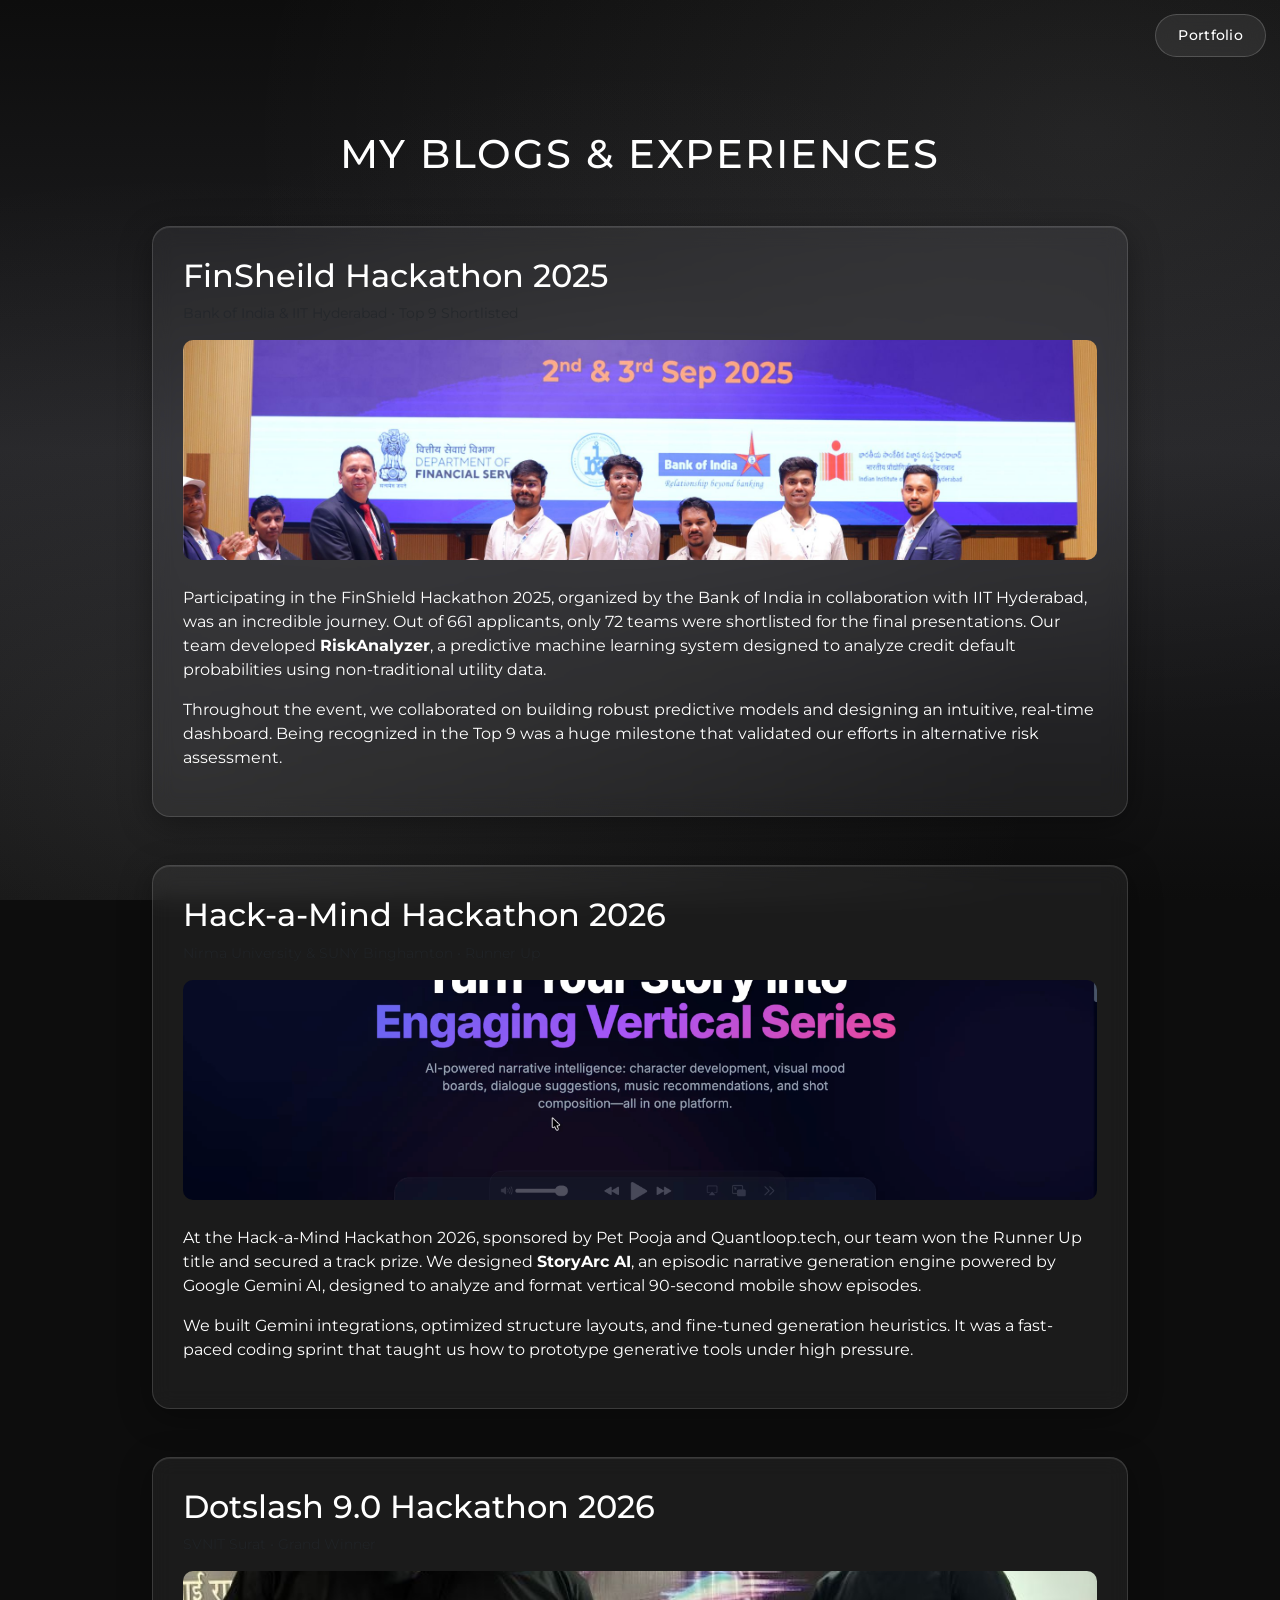
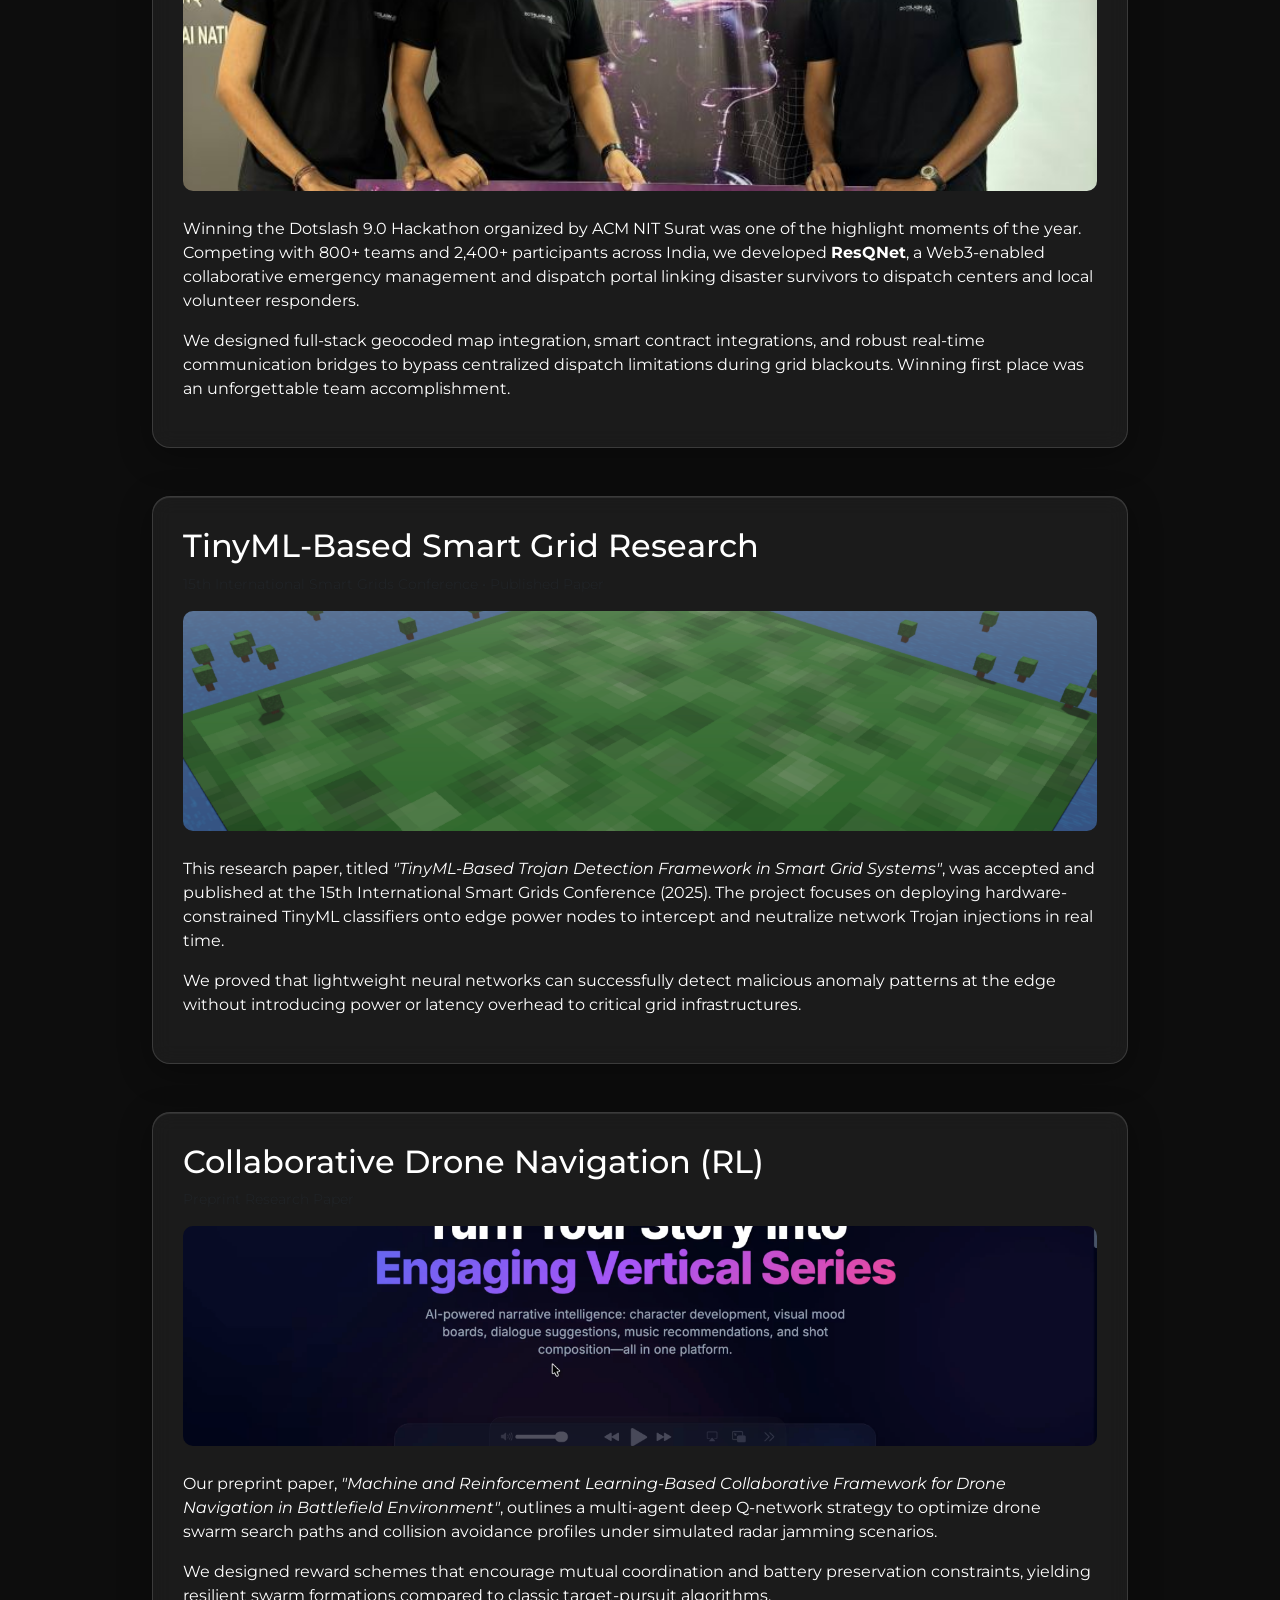
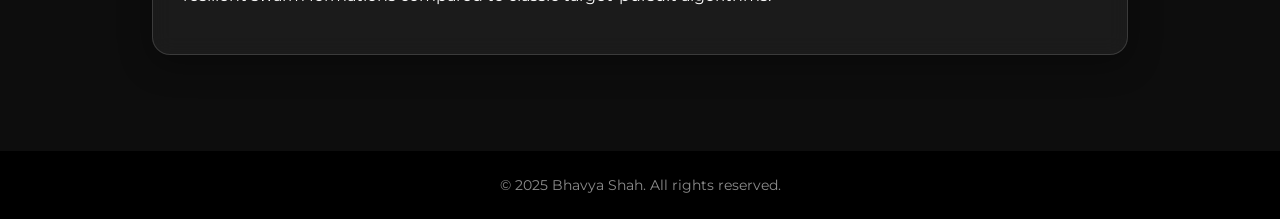
==== blogs.html @ 96711357 "blogpage added" ====
<!DOCTYPE html>
<html lang="en">

<head>
    <meta charset="UTF-8">
    <meta name="viewport" content="width=device-width, initial-scale=1.0">
    <title>Blogs - Bhavya Mehul Shah</title>
    <link
        href="https://fonts.googleapis.com/css2?family=Montserrat:wght@400;700&family=Raleway:wght@300;600&display=swap"
        rel="stylesheet">
    <link href="https://cdn.jsdelivr.net/npm/bootstrap@5.3.0/dist/css/bootstrap.min.css" rel="stylesheet">
    <link href="https://unpkg.com/aos@2.3.1/dist/aos.css" rel="stylesheet">
    <link href="styles.css" rel="stylesheet">

    <!-- jQuery CDN -->
    <script src="https://code.jquery.com/jquery-3.7.1.min.js"></script>
</head>

<body>
    <!-- Base Background Layer -->
    <div class="base-background"></div>

    <!-- Fixed Fog/Cloud Background Layer -->
    <div class="fixed-fog-background" aria-hidden="true">
        <div class="fogwrapper">
            <div id="foglayer_01" class="fog">
                <div class="image01"></div>
                <div class="image02"></div>
            </div>
            <div id="foglayer_02" class="fog">
                <div class="image01"></div>
                <div class="image02"></div>
            </div>
            <div id="foglayer_03" class="fog">
                <div class="image01"></div>
                <div class="image02"></div>
            </div>
        </div>
    </div>

    <!-- Fixed Button Container -->
    <div class="button-container">
        <!-- Return Home Button -->
        <a href="index.html" class="contact-me">
            Portfolio
        </a>
    </div>

    <!-- Blogs Section -->
    <section class="blogs-section container py-5" style="max-width: 1000px; padding-top: 110px !important;">
        <h1 class="text-center mb-5" data-aos="fade-down" data-aos-duration="800" style="text-transform: uppercase; letter-spacing: 0.05em; margin-top: 20px;">My Blogs & Experiences</h1>
        
        <div class="blogs-container d-flex flex-column gap-5">
            
            <!-- FinShield Hackathon Blog -->
            <article id="finshield-hackathon" class="glass-card tilt-card" data-aos="fade-up" data-aos-duration="900">
                <h2>FinSheild Hackathon 2025</h2>
                <p class="text-muted small">Bank of India & IIT Hyderabad • Top 9 Shortlisted</p>
                
                <!-- Horizontal Image Slider -->
                <div class="blog-image-slider">
                    <img src="work1.jpeg" alt="FinShield Event Picture" class="slider-img">
                    <img src="image1.jpeg" alt="RiskAnalyzer Platform Screenshot" class="slider-img">
                    <img src="image2.png" alt="FinShield Presentation Slide" class="slider-img">
                </div>

                <p>Participating in the FinShield Hackathon 2025, organized by the Bank of India in collaboration with IIT Hyderabad, was an incredible journey. Out of 661 applicants, only 72 teams were shortlisted for the final presentations. Our team developed <strong>RiskAnalyzer</strong>, a predictive machine learning system designed to analyze credit default probabilities using non-traditional utility data.</p>
                <p>Throughout the event, we collaborated on building robust predictive models and designing an intuitive, real-time dashboard. Being recognized in the Top 9 was a huge milestone that validated our efforts in alternative risk assessment.</p>
            </article>

            <!-- Hack-a-Mind Hackathon Blog -->
            <article id="hack-a-mind" class="glass-card tilt-card" data-aos="fade-up" data-aos-duration="900">
                <h2>Hack-a-Mind Hackathon 2026</h2>
                <p class="text-muted small">Nirma University & SUNY Binghamton • Runner Up</p>
                
                <!-- Horizontal Image Slider -->
                <div class="blog-image-slider">
                    <img src="image3.png" alt="StoryArc AI Project Cover" class="slider-img">
                    <img src="image5.png" alt="Hack-a-Mind Presentation Pitch" class="slider-img">
                    <img src="image1.jpeg" alt="Collaborative Working Session" class="slider-img">
                </div>

                <p>At the Hack-a-Mind Hackathon 2026, sponsored by Pet Pooja and Quantloop.tech, our team won the Runner Up title and secured a track prize. We designed <strong>StoryArc AI</strong>, an episodic narrative generation engine powered by Google Gemini AI, designed to analyze and format vertical 90-second mobile show episodes.</p>
                <p>We built Gemini integrations, optimized structure layouts, and fine-tuned generation heuristics. It was a fast-paced coding sprint that taught us how to prototype generative tools under high pressure.</p>
            </article>

            <!-- Dotslash 9.0 Hackathon Blog -->
            <article id="dotslash-9" class="glass-card tilt-card" data-aos="fade-up" data-aos-duration="900">
                <h2>Dotslash 9.0 Hackathon 2026</h2>
                <p class="text-muted small">SVNIT Surat • Grand Winner</p>
                
                <!-- Horizontal Image Slider -->
                <div class="blog-image-slider">
                    <img src="work2.jpeg" alt="Dotslash Winner Group Photo" class="slider-img">
                    <img src="image5.png" alt="ResQnet Platform Features" class="slider-img">
                    <img src="image2.png" alt="Dotslash Coding Session" class="slider-img">
                </div>

                <p>Winning the Dotslash 9.0 Hackathon organized by ACM NIT Surat was one of the highlight moments of the year. Competing with 800+ teams and 2,400+ participants across India, we developed <strong>ResQNet</strong>, a Web3-enabled collaborative emergency management and dispatch portal linking disaster survivors to dispatch centers and local volunteer responders.</p>
                <p>We designed full-stack geocoded map integration, smart contract integrations, and robust real-time communication bridges to bypass centralized dispatch limitations during grid blackouts. Winning first place was an unforgettable team accomplishment.</p>
            </article>

            <!-- TinyML Research Blog -->
            <article id="tinyml-research" class="glass-card tilt-card" data-aos="fade-up" data-aos-duration="900">
                <h2>TinyML-Based Smart Grid Research</h2>
                <p class="text-muted small">15th International Smart Grids Conference • Published Paper</p>
                
                <!-- Horizontal Image Slider -->
                <div class="blog-image-slider">
                    <img src="image2.png" alt="TinyML Architecture Diagram" class="slider-img">
                    <img src="image3.png" alt="Grid Trojan Detection Accuracy Curves" class="slider-img">
                </div>

                <p>This research paper, titled <em>"TinyML-Based Trojan Detection Framework in Smart Grid Systems"</em>, was accepted and published at the 15th International Smart Grids Conference (2025). The project focuses on deploying hardware-constrained TinyML classifiers onto edge power nodes to intercept and neutralize network Trojan injections in real time.</p>
                <p>We proved that lightweight neural networks can successfully detect malicious anomaly patterns at the edge without introducing power or latency overhead to critical grid infrastructures.</p>
            </article>

            <!-- Reinforcement Learning Research Blog -->
            <article id="rl-research" class="glass-card tilt-card" data-aos="fade-up" data-aos-duration="900">
                <h2>Collaborative Drone Navigation (RL)</h2>
                <p class="text-muted small">Preprint Research Paper</p>
                
                <!-- Horizontal Image Slider -->
                <div class="blog-image-slider">
                    <img src="image3.png" alt="Multi-Agent RL Simulation Graph" class="slider-img">
                    <img src="image1.jpeg" alt="Drone Field Test Concept" class="slider-img">
                </div>

                <p>Our preprint paper, <em>"Machine and Reinforcement Learning-Based Collaborative Framework for Drone Navigation in Battlefield Environment"</em>, outlines a multi-agent deep Q-network strategy to optimize drone swarm search paths and collision avoidance profiles under simulated radar jamming scenarios.</p>
                <p>We designed reward schemes that encourage mutual coordination and battery preservation constraints, yielding resilient swarm formations compared to classic target-pursuit algorithms.</p>
            </article>

        </div>
    </section>

    <!-- Footer -->
    <footer class="text-white py-4 text-center mt-5">
        <p class="mb-0">© 2025 Bhavya Shah. All rights reserved.</p>
    </footer>

    <script src="https://cdn.jsdelivr.net/npm/bootstrap@5.3.0/dist/js/bootstrap.bundle.min.js"></script>
    <script src="https://unpkg.com/aos@2.3.1/dist/aos.js"></script>
    <script src="script.js"></script>
</body>

</html>
---- styles.css ----
/* ===========================
   General / Reset
   =========================== */
*,
*::before,
*::after {
    box-sizing: border-box;
}

body,
html {
    margin: 0;
    padding: 0;
    width: 100%;
    font-family: 'Montserrat', sans-serif;
    color: white;
    background-color: #0d0d0d;
    scroll-behavior: smooth;
    overflow-x: hidden;
    min-height: 100vh;
    /* Establish stacking context so fixed children stack correctly */
    isolation: isolate;
}


/* ===========================
   Fixed Fog Background Layer — animated dark/light grey clouds globally
   =========================== */
.fixed-fog-background {
    position: fixed;
    inset: 0;
    z-index: 1; /* Sits above base-background (z:0) but below content (z:2) */
    pointer-events: none;
    overflow: hidden;
}

.fogwrapper {
    height: 100%;
    position: absolute;
    top: 0;
    width: 100%;
    /* Removed expensive blur/grayscale filters for low GPU utilization */
    opacity: 0.65;
}

.fog {
    height: 100%;
    position: absolute;
    width: 200%;
    /* Promote to its own hardware-accelerated compositor layer */
    will-change: transform, opacity;
    transform: translate3d(0, 0, 0);
}

.fog .image01, .fog .image02 {
    float: left;
    height: 100%;
    width: 50%;
}

#foglayer_01 {
    -webkit-animation: foglayer_01_opacity 10s linear infinite, foglayer_moveme 25s linear infinite;
    -moz-animation: foglayer_01_opacity 10s linear infinite, foglayer_moveme 25s linear infinite;
    animation: foglayer_01_opacity 10s linear infinite, foglayer_moveme 25s linear infinite;
}

#foglayer_02, #foglayer_03 {
    -webkit-animation: foglayer_02_opacity 21s linear infinite, foglayer_moveme 35s linear infinite;
    -moz-animation: foglayer_02_opacity 21s linear infinite, foglayer_moveme 35s linear infinite;
    animation: foglayer_02_opacity 21s linear infinite, foglayer_moveme 35s linear infinite;
}

/* ---------- Moving Fog Images ---------- */
#foglayer_01 .image01, #foglayer_01 .image02 {
    background: url("https://raw.githubusercontent.com/danielstuart14/CSS_FOG_ANIMATION/master/fog1.png") center center/cover no-repeat transparent;
    /* Hardware acceleration & render optimization */
    -webkit-transform: translate3d(0, 0, 0);
    transform: translate3d(0, 0, 0);
    filter: brightness(0.22); /* Darken to match dark-grey/light-grey theme */
}
#foglayer_02 .image01, #foglayer_02 .image02,
#foglayer_03 .image01, #foglayer_03 .image02 {
    background: url("https://raw.githubusercontent.com/danielstuart14/CSS_FOG_ANIMATION/master/fog2.png") center center/cover no-repeat transparent;
    /* Hardware acceleration & render optimization */
    -webkit-transform: translate3d(0, 0, 0);
    transform: translate3d(0, 0, 0);
    filter: brightness(0.18); /* Darken slightly more for deep cloud layer layering */
}

/* ---------- Keyframe Layer 1 ---------- */
@-webkit-keyframes foglayer_01_opacity {
    0% { opacity: .15; }
    22% { opacity: .45; }
    40% { opacity: .25; }
    58% { opacity: .40; }
    80% { opacity: .18; }
    100% { opacity: .15; }
}
@-moz-keyframes foglayer_01_opacity {
    0% { opacity: .15; }
    22% { opacity: .45; }
    40% { opacity: .25; }
    58% { opacity: .40; }
    80% { opacity: .18; }
    100% { opacity: .15; }
}
@keyframes foglayer_01_opacity {
    0% { opacity: .15; }
    22% { opacity: .45; }
    40% { opacity: .25; }
    58% { opacity: .40; }
    80% { opacity: .18; }
    100% { opacity: .15; }
}

/* ---------- Keyframe Layer 2 ---------- */
@-webkit-keyframes foglayer_02_opacity {
    0% { opacity: .45; }
    25% { opacity: .18; }
    50% { opacity: .10; }
    80% { opacity: .28; }
    100% { opacity: .45; }
}
@-moz-keyframes foglayer_02_opacity {
    0% { opacity: .45; }
    25% { opacity: .18; }
    50% { opacity: .10; }
    80% { opacity: .28; }
    100% { opacity: .45; }
}
@keyframes foglayer_02_opacity {
    0% { opacity: .45; }
    25% { opacity: .18; }
    50% { opacity: .10; }
    80% { opacity: .28; }
    100% { opacity: .45; }
}

/* ---------- Keyframe Layer 3 ---------- */
@-webkit-keyframes foglayer_03_opacity {
    0% { opacity: .65; }
    27% { opacity: .18; }
    52% { opacity: .55; }
    68% { opacity: .25; }
    100% { opacity: .65; }
}
@-moz-keyframes foglayer_03_opacity {
    0% { opacity: .65; }
    27% { opacity: .18; }
    52% { opacity: .55; }
    68% { opacity: .25; }
    100% { opacity: .65; }
}
@keyframes foglayer_03_opacity {
    0% { opacity: .65; }
    27% { opacity: .18; }
    52% { opacity: .55; }
    68% { opacity: .25; }
    100% { opacity: .65; }
}

/* ---------- Keyframe moveMe ---------- */
@-webkit-keyframes foglayer_moveme {
    0% { -webkit-transform: translate3d(0, 0, 0); transform: translate3d(0, 0, 0); }
    100% { -webkit-transform: translate3d(-50%, 0, 0); transform: translate3d(-50%, 0, 0); }
}
@-moz-keyframes foglayer_moveme {
    0% { -moz-transform: translate3d(0, 0, 0); transform: translate3d(0, 0, 0); }
    100% { -moz-transform: translate3d(-50%, 0, 0); transform: translate3d(-50%, 0, 0); }
}
@keyframes foglayer_moveme {
    0% { transform: translate3d(0, 0, 0); }
    100% { transform: translate3d(-50%, 0, 0); }
}

@media only screen and (min-width: 280px) and (max-width: 767px) {
    .fog .image01, .fog .image02 {
        width: 100%;
    }
}


/* Base background gradient layer — sits behind everything */
.base-background {
    position: fixed;
    top: 0;
    left: 0;
    width: 100%;
    height: 100%;
    pointer-events: none;
    z-index: 0;
    background:
        radial-gradient(ellipse at 15% 85%, rgba(200, 200, 200, 0.1) 0%, transparent 55%),
        radial-gradient(ellipse at 85% 15%, rgba(240, 240, 240, 0.08) 0%, transparent 55%),
        radial-gradient(ellipse at 50% 50%, rgba(130, 130, 130, 0.06) 0%, transparent 60%),
        linear-gradient(180deg, #0d0d0d 0%, #222225 50%, #0d0d0d 100%);
}

/* ===========================
   Fixed Nav Buttons
   =========================== */
.button-container {
    position: fixed;
    top: 14px;
    right: 14px;
    z-index: 1000;
    display: flex;
    gap: 8px;
    align-items: flex-end;
    flex-direction: column;
    max-width: min(260px, calc(100vw - 28px));
}

.download-resume,
.contact-me {
    background: rgba(255, 255, 255, 0.08);
    backdrop-filter: blur(12px);
    -webkit-backdrop-filter: blur(12px);
    border: 1px solid rgba(255, 255, 255, 0.18);
    color: white;
    padding: 10px 22px;
    border-radius: 50px;
    text-decoration: none;
    font-size: 0.88rem;
    font-weight: 500;
    letter-spacing: 0.02em;
    transition: background 0.3s ease, transform 0.25s ease, border-color 0.3s ease;
    white-space: nowrap;
}

.download-resume:hover,
.contact-me:hover {
    background: rgba(255, 255, 255, 0.18);
    color: white;
    text-decoration: none;
    transform: translateY(-3px);
    border-color: rgba(255, 255, 255, 0.35);
}

/* ===========================
   Glass Morphism Cards
   =========================== */
.glass-card {
    background: rgba(255, 255, 255, 0.06) !important;
    backdrop-filter: blur(10px) saturate(170%);
    -webkit-backdrop-filter: blur(10px) saturate(170%);
    border: 1px solid rgba(255, 255, 255, 0.14);
    border-radius: 18px;
    padding: clamp(16px, 4vw, 30px);
    box-shadow:
        0 8px 32px rgba(0, 0, 0, 0.35),
        inset 0 1px 0 rgba(255, 255, 255, 0.09);
    transition: box-shadow 0.35s ease, border-color 0.35s ease, background 0.35s ease;
    text-decoration: none !important;
    color: inherit;
    z-index: 10;
    position: relative;
    /* GPU-only compositing - no will-change on transform to save GPU memory */
}

.glass-card:hover {
    box-shadow:
        0 20px 50px rgba(0, 0, 0, 0.45),
        inset 0 1px 0 rgba(255, 255, 255, 0.14),
        0 0 0 1px rgba(255, 255, 255, 0.08);
    border-color: rgba(255, 255, 255, 0.22);
    background: rgba(255, 255, 255, 0.10) !important;
    text-decoration: none !important;
    color: inherit;
}

/* ===========================
   3-D Tilt Effect on Cards
   =========================== */
/* perspective is set on the card's direct parent via JS; 
   the card itself gets the transform via JS */
.tilt-card {
    transform-style: preserve-3d;
    transform: perspective(800px) rotateX(0deg) rotateY(0deg);
    transition: transform 0.12s ease, box-shadow 0.35s ease, border-color 0.35s ease, background 0.35s ease;
}

/* When the card is being tilted (JS adds .is-tilting) disable the CSS transition 
   for snappier response, and re-enable on mouse-leave */
.tilt-card.is-tilting {
    transition: box-shadow 0.35s ease, border-color 0.35s ease, background 0.35s ease;
}

.tilt-card .tilt-shine {
    position: absolute;
    top: 0;
    left: 0;
    width: 100%;
    height: 100%;
    border-radius: inherit;
    pointer-events: none;
    background: radial-gradient(circle at 50% 50%, rgba(255, 255, 255, 0.10) 0%, transparent 60%);
    opacity: 0;
    transition: opacity 0.3s ease;
    z-index: 20;
}

.tilt-card:hover .tilt-shine {
    opacity: 1;
}

/* ===========================
   Section Base
   =========================== */
section {
    padding: 90px 24px;
    max-width: 1200px;
    margin: 0 auto;
    position: relative;
    z-index: 2;
}

/* ===========================
   Hero Section
   =========================== */
.hero-section {
    height: 100vh;
    min-height: 600px;
    background-image: linear-gradient(to bottom, #000 0%, #0d0d0d 40%, transparent 100%);
    display: flex;
    justify-content: flex-end;
    align-items: flex-end;
    position: relative;
    z-index: 3;
    overflow: hidden;
}

.hero-content {
    text-align: right;
    cursor: pointer;
    width: 100%;
    padding: 0 clamp(16px, 6vw, 80px) clamp(60px, 8vh, 110px);
    position: relative;
    z-index: 10;
}

.hero-content h1 {
    font-size: clamp(1.5rem, 6.5vw, 4.5rem);
    font-weight: 700;
    color: #fff;
    margin: 0;
    line-height: 1.2;
    letter-spacing: -0.01em;
    transition: transform 0.35s ease;
    word-break: break-word;
    overflow-wrap: break-word;
    hyphens: auto;
}

.hero-content h1:hover {
    transform: scale(1.03);
}



/* ===========================
   About Section
   =========================== */
.about-section {
    padding: 90px 24px;
}

.about-section h1 {
    font-size: clamp(1.6rem, 5vw, 3rem);
    margin-bottom: clamp(30px, 5vw, 60px);
    text-align: center;
    text-transform: uppercase;
    letter-spacing: 0.05em;
}

.about-cards {
    display: flex;
    justify-content: space-between;
    flex-wrap: wrap;
    gap: 24px;
}

.about {
    flex: 1 1 300px;
    min-width: 0;
}

.about img {
    width: 100%;
    height: auto;
    border-radius: 12px;
    -webkit-mask-image:
        linear-gradient(to right, transparent, black 15%, black 85%, transparent),
        linear-gradient(to bottom, transparent, black 15%, black 85%, transparent);
    mask-image:
        linear-gradient(to right, transparent, black 15%, black 85%, transparent),
        linear-gradient(to bottom, transparent, black 15%, black 85%, transparent);
    -webkit-mask-composite: source-in;
    mask-composite: intersect;
}

.about p {
    font-size: clamp(0.85rem, 2vw, 1rem);
    line-height: 1.7;
}

/* ===========================
   Projects (Skill) Section
   =========================== */
.skill-title {
    font-size: clamp(1.6rem, 5vw, 3rem);
    margin-bottom: clamp(30px, 5vw, 60px);
    text-transform: uppercase;
    text-align: center;
    letter-spacing: 0.05em;
}

.skill-grid {
    display: grid;
    grid-template-columns: repeat(3, 1fr);
    gap: 28px;
    max-width: 1400px;
    margin: 0 auto;
    align-items: stretch;
    padding: 0 8px;
}

.skill-item {
    width: 100%;
    min-height: 380px;
    height: 100%;
    display: flex;
    flex-direction: column;
}

.skill-image {
    overflow: hidden;
    border-radius: 10px;
    margin-bottom: 15px;
    height: 190px;
    flex-shrink: 0;
}

.skill-image img {
    width: 100%;
    height: 100%;
    object-fit: cover;
    transition: transform 0.4s ease;
    -webkit-mask-image: linear-gradient(to bottom, black 65%, transparent 100%);
    mask-image: linear-gradient(to bottom, black 65%, transparent 100%);
}

.skill-item:hover .skill-image img {
    transform: scale(1.08);
}

.skill-item h3 {
    font-size: clamp(0.95rem, 2.5vw, 1.15rem);
    margin-bottom: 10px;
    color: #fff;
}

.skill-item p {
    font-size: clamp(0.78rem, 1.8vw, 0.9rem);
    color: #b0b0b0;
    flex-grow: 1;
    line-height: 1.6;
}

/* ===========================
   Work Section
   =========================== */
.section-title {
    font-size: clamp(1.6rem, 5vw, 3rem);
    margin-bottom: clamp(30px, 5vw, 60px);
    text-transform: uppercase;
    text-align: center;
    letter-spacing: 0.05em;
}

.work-grid {
    display: grid;
    grid-template-columns: repeat(3, 1fr);
    gap: 28px;
    max-width: 1400px;
    margin: 0 auto;
    align-items: stretch;
    padding: 0 8px;
}

.work-item {
    width: 100%;
    min-height: 380px;
    height: 100%;
    display: flex;
    flex-direction: column;
}

.work-image {
    overflow: hidden;
    border-radius: 10px;
    margin-bottom: 15px;
    height: 190px;
    flex-shrink: 0;
}

.work-image img {
    width: 100%;
    height: 100%;
    object-fit: cover;
    transition: transform 0.4s ease;
    -webkit-mask-image: linear-gradient(to bottom, black 65%, transparent 100%);
    mask-image: linear-gradient(to bottom, black 65%, transparent 100%);
}

.work-item:hover .work-image img {
    transform: scale(1.08);
}

.work-item h3 {
    font-size: clamp(0.95rem, 2.5vw, 1.15rem);
    margin-bottom: 10px;
    color: #fff;
}

.work-item p {
    font-size: clamp(0.78rem, 1.8vw, 0.9rem);
    color: #b0b0b0;
    flex-grow: 1;
    line-height: 1.6;
}

/* ===========================
   Contact Section
   =========================== */
.contact-section {
    text-align: center;
    background-image: linear-gradient(to bottom, transparent, #000 80%);
    padding: 90px 24px;
    width: 100%;
    max-width: 100%;
    position: relative;
    z-index: 2;
}

.contact-section h2 {
    font-size: clamp(1.4rem, 4vw, 2.2rem);
    margin-bottom: clamp(30px, 5vw, 60px);
    color: #fff;
    letter-spacing: 0.04em;
    text-transform: uppercase;
    position: relative;
    z-index: 15;
}

.contact-grid {
    display: grid;
    grid-template-columns: repeat(auto-fit, minmax(220px, 1fr));
    gap: 24px;
    max-width: 1100px;
    margin: 0 auto;
    padding: 0 16px;
    position: relative;
    z-index: 15;
}

.contact-section .glass-card {
    background: rgba(255, 255, 255, 0.04) !important;
    backdrop-filter: blur(14px) saturate(150%);
    -webkit-backdrop-filter: blur(14px) saturate(150%);
    z-index: 15;
}

.contact-section .glass-card:hover {
    background: rgba(255, 255, 255, 0.09) !important;
}

.contact-item {
    text-align: center;
    padding: 30px 20px;
}

.contact-item h4 {
    color: #fff;
    margin-bottom: 10px;
    font-size: clamp(1rem, 2.5vw, 1.15rem);
}

.contact-item p {
    color: rgba(255, 255, 255, 0.7);
    font-size: clamp(0.8rem, 1.8vw, 0.9rem);
    margin: 0;
}

/* ===========================
   Footer
   =========================== */
footer {
    padding: 22px;
    text-align: center;
    background-color: #000;
    position: relative;
    z-index: 15;
}

footer p {
    font-size: 0.85rem;
    color: rgba(255, 255, 255, 0.55);
    margin: 0;
}

/* ===========================
   Buttons
   =========================== */
.btn-glass {
    background: rgba(255, 255, 255, 0.09);
    backdrop-filter: blur(10px);
    border: 1px solid rgba(255, 255, 255, 0.18);
    color: white;
    padding: 7px 18px;
    border-radius: 50px;
    text-decoration: none;
    font-size: 0.8rem;
    margin: 3px 4px;
    display: inline-block;
    transition: background 0.28s ease, transform 0.25s ease, border-color 0.28s ease;
    letter-spacing: 0.02em;
}

.btn-glass:hover {
    background: rgba(255, 255, 255, 0.2);
    color: white;
    text-decoration: none;
    transform: translateY(-2px);
    border-color: rgba(255, 255, 255, 0.35);
}

.project-buttons {
    margin-top: auto;
    padding-top: 14px;
}

/* ===========================
   AOS / Scroll animation tweaks
   =========================== */
[data-aos] {
    /* Ensure elements not yet revealed don't flash */
}

/* ===========================
   RESPONSIVE — Tablet ≤ 1024px
   =========================== */
@media (max-width: 1024px) {

    .skill-grid,
    .work-grid {
        grid-template-columns: repeat(2, 1fr);
        padding: 0 clamp(8px, 3vw, 24px);
    }

    .skill-image,
    .work-image {
        height: 210px;
    }
}

/* ===========================
   RESPONSIVE — Tablet ≤ 768px
   =========================== */
@media (max-width: 768px) {
    .hero-content h1 {
        font-size: clamp(1.8rem, 8vw, 2.8rem);
        white-space: normal;
        text-align: center;
    }

    .hero-content {
        text-align: center;
        padding: 0 16px clamp(50px, 8vh, 80px);
    }

    .about-cards {
        flex-direction: column;
        gap: 20px;
    }

    .about {
        flex: 1 1 100%;
    }

    .skill-grid,
    .work-grid {
        grid-template-columns: repeat(2, 1fr);
        gap: 20px;
        padding: 0 clamp(12px, 4vw, 32px);
    }

    .skill-image,
    .work-image {
        height: 180px;
    }

    .contact-grid {
        grid-template-columns: repeat(2, 1fr);
        gap: 16px;
    }
}

/* ===========================
   RESPONSIVE — Mobile ≤ 600px
   =========================== */
@media (max-width: 600px) {
    .hero-content h1 {
        font-size: clamp(1.6rem, 9vw, 2.2rem);
    }

    .button-container {
        top: 10px;
        right: 10px;
        gap: 6px;
    }

    .download-resume,
    .contact-me {
        padding: 7px 13px;
        font-size: 0.75rem;
    }

    section {
        padding: 48px 16px;
    }

    .skill-grid,
    .work-grid {
        grid-template-columns: 1fr;
        gap: 18px;
        padding: 0 clamp(16px, 5vw, 40px);
    }

    .skill-image,
    .work-image {
        height: 200px;
    }

    .contact-grid {
        grid-template-columns: 1fr;
        gap: 14px;
    }

    .contact-item {
        padding: 22px 16px;
    }

    .btn-glass {
        padding: 6px 13px;
        font-size: 0.75rem;
    }
}

/* ===========================
   RESPONSIVE — Mobile ≤ 480px
   =========================== */
@media (max-width: 480px) {
    .hero-content h1 {
        font-size: clamp(1.4rem, 9vw, 1.9rem);
    }

    .button-container {
        top: 8px;
        right: 8px;
        gap: 5px;
    }

    .download-resume,
    .contact-me {
        padding: 6px 11px;
        font-size: 0.7rem;
    }

    section {
        padding: 36px 12px;
    }

    .glass-card {
        border-radius: 12px;
        padding: 14px !important;
    }

    .skill-image,
    .work-image {
        height: 120px;
    }

    footer p {
        font-size: 0.75rem;
    }

    .btn-glass {
        padding: 5px 11px;
        font-size: 0.7rem;
    }
}

/* ===========================
   RESPONSIVE — XS ≤ 360px
   =========================== */
@media (max-width: 360px) {
    .hero-content h1 {
        font-size: 1.3rem;
    }

    .button-container {
        flex-direction: row;
        flex-wrap: wrap;
        top: 6px;
        right: 6px;
        gap: 4px;
        max-width: calc(100vw - 12px);
    }

    .download-resume,
    .contact-me {
        padding: 5px 9px;
        font-size: 0.65rem;
    }

    section {
        padding: 28px 10px;
    }

    .glass-card {
        padding: 11px !important;
        border-radius: 10px;
    }

    .skill-image,
    .work-image {
        height: 100px;
    }
}

/* ===========================
   Horizontal Image Slider for Blogs
   =========================== */
.blog-image-slider {
    display: flex;
    overflow-x: auto;
    scroll-snap-type: x mandatory;
    gap: 12px;
    width: 100%;
    margin-bottom: 18px;
    padding-bottom: 8px;
    scrollbar-width: thin;
    scrollbar-color: rgba(255, 255, 255, 0.15) rgba(255, 255, 255, 0.03);
}

.blog-image-slider::-webkit-scrollbar {
    height: 6px;
}

.blog-image-slider::-webkit-scrollbar-track {
    background: rgba(255, 255, 255, 0.03);
    border-radius: 10px;
}

.blog-image-slider::-webkit-scrollbar-thumb {
    background: rgba(255, 255, 255, 0.15);
    border-radius: 10px;
}

.blog-image-slider::-webkit-scrollbar-thumb:hover {
    background: rgba(255, 255, 255, 0.3);
}

.slider-img {
    flex: 0 0 100%;
    width: 100%;
    height: 220px;
    object-fit: cover;
    scroll-snap-align: start;
    border-radius: 10px;
    user-select: none;
    -webkit-user-drag: none;
    transition: transform 0.4s ease;
}

.glass-card:hover .slider-img {
    transform: scale(1.02);
}
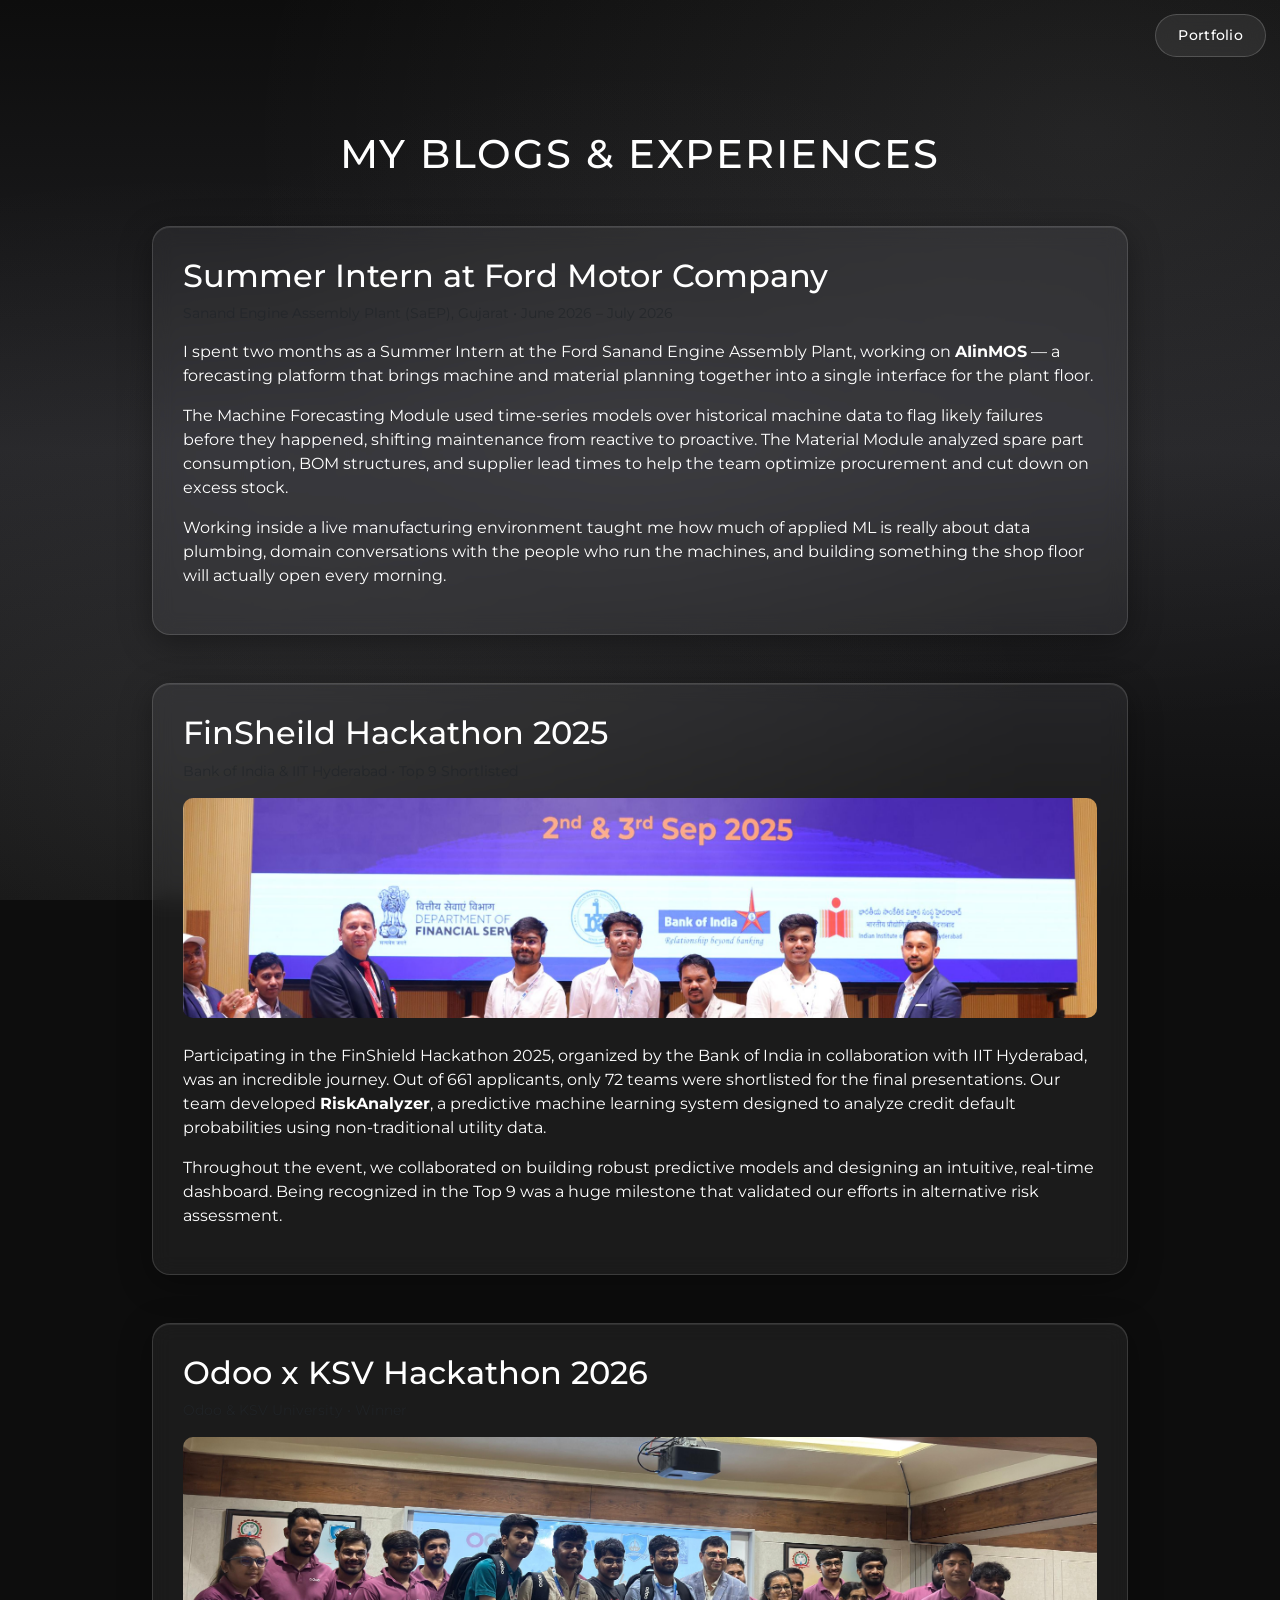
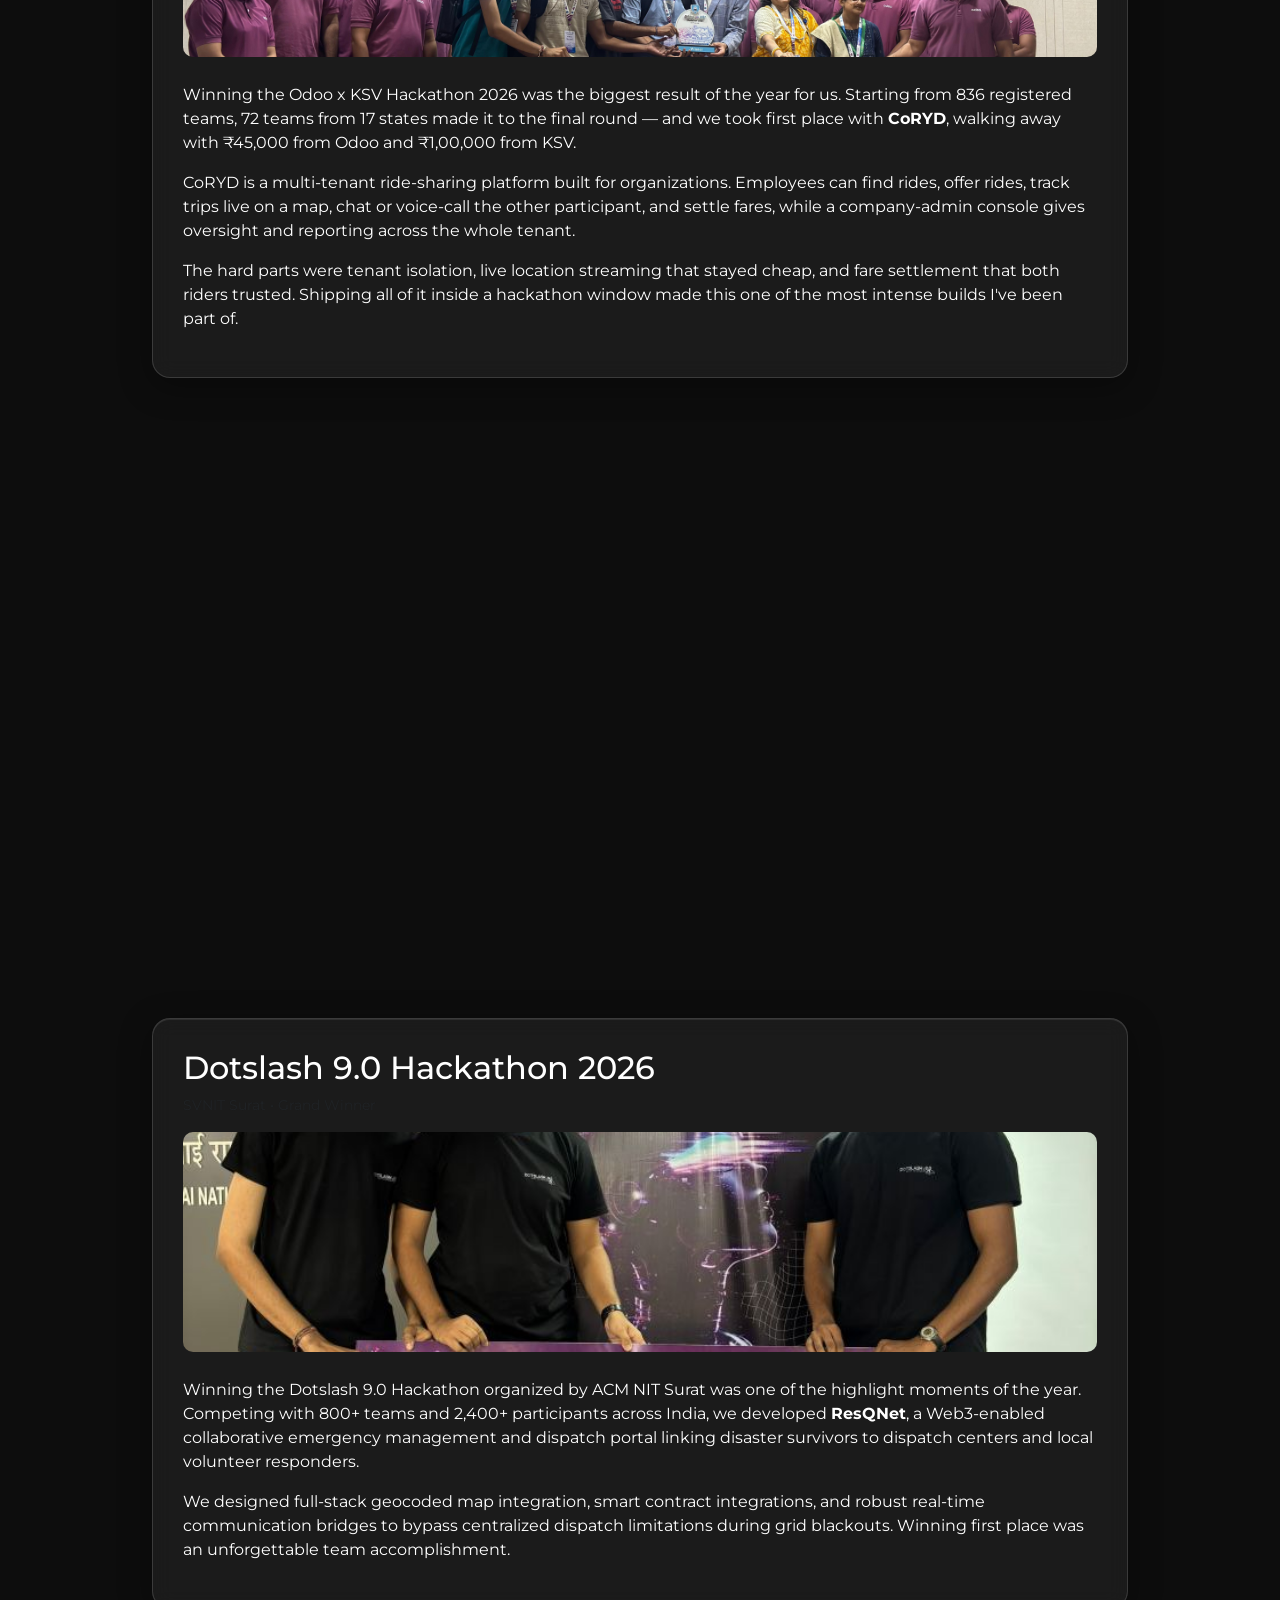
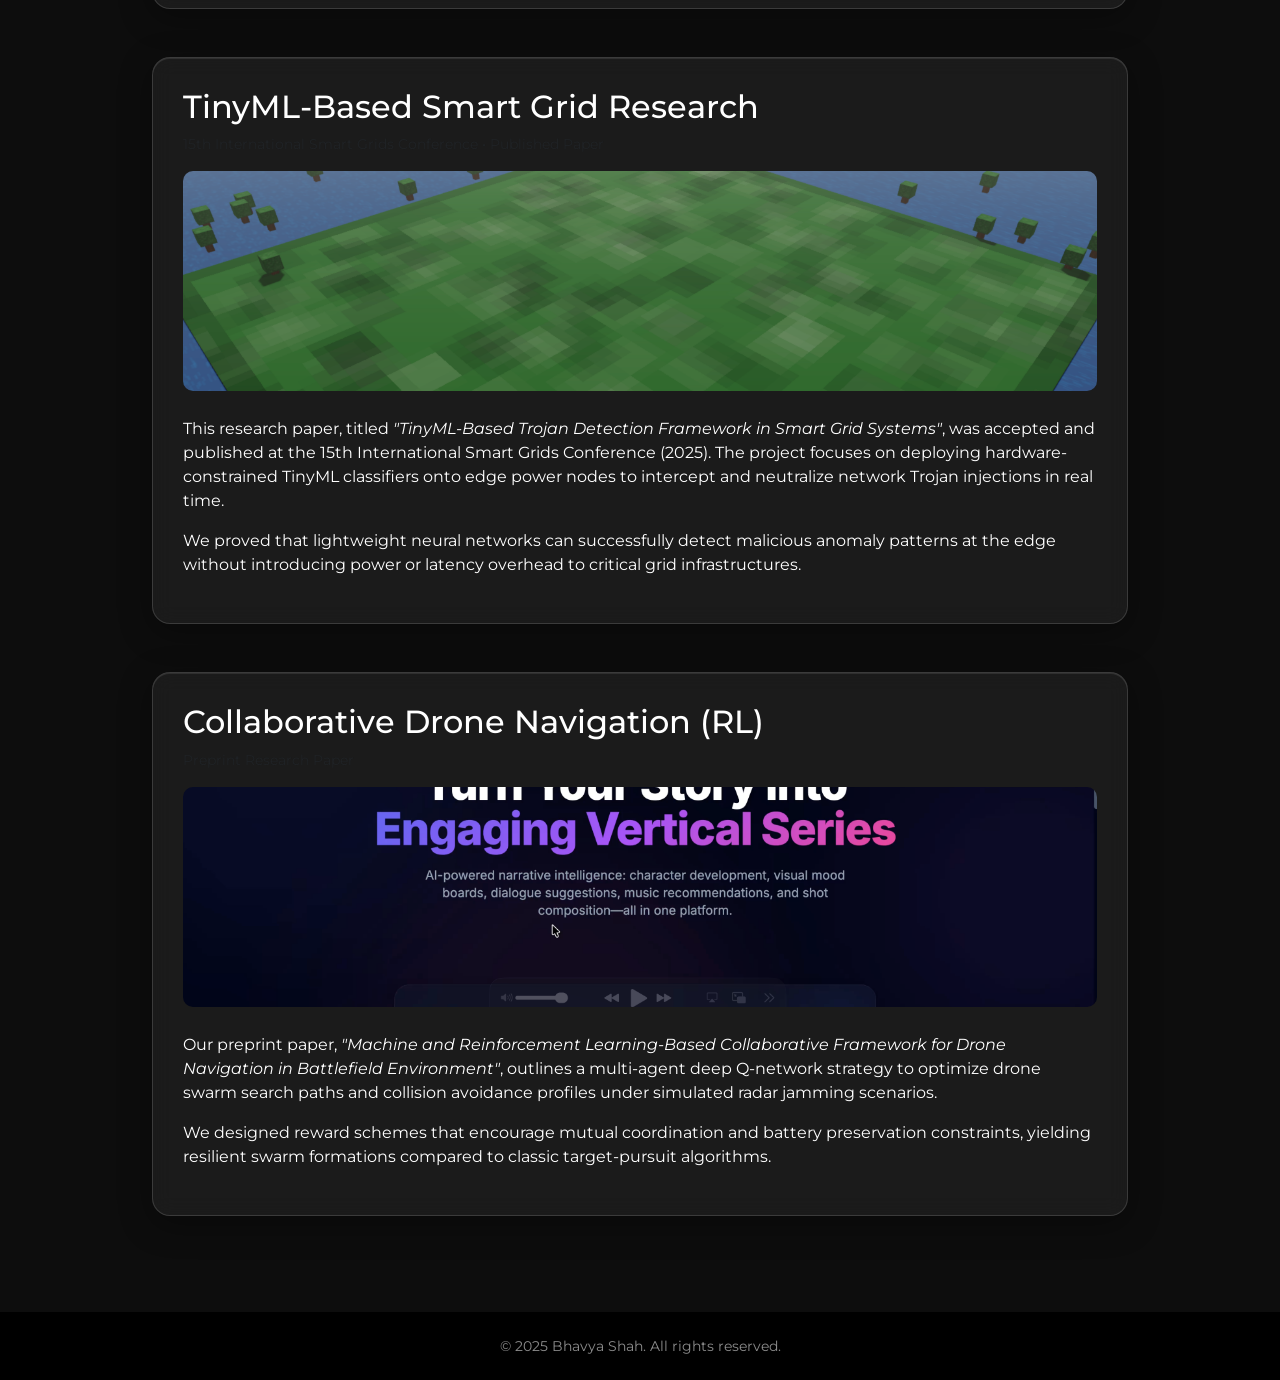
==== commit 7ac78563: "add internship and hackathon experiences to blogs and index pages; update image references and style" ====
--- a/blogs.html
+++ b/blogs.html
@@ -52,32 +52,71 @@
         
         <div class="blogs-container d-flex flex-column gap-5">
             
+            <!-- Ford Motor Company Internship Blog -->
+            <article id="ford-internship" class="glass-card" data-aos="fade-up" data-aos-duration="900">
+                <h2>Summer Intern at Ford Motor Company</h2>
+                <p class="text-muted small">Sanand Engine Assembly Plant (SaEP), Gujarat • June 2026 – July 2026</p>
+
+                <p>I spent two months as a Summer Intern at the Ford Sanand Engine Assembly Plant, working on
+                    <strong>AIinMOS</strong> — a forecasting platform that brings machine and material planning together
+                    into a single interface for the plant floor.</p>
+                <p>The Machine Forecasting Module used time-series models over historical machine data to flag likely
+                    failures before they happened, shifting maintenance from reactive to proactive. The Material Module
+                    analyzed spare part consumption, BOM structures, and supplier lead times to help the team optimize
+                    procurement and cut down on excess stock.</p>
+                <p>Working inside a live manufacturing environment taught me how much of applied ML is really about data
+                    plumbing, domain conversations with the people who run the machines, and building something the shop
+                    floor will actually open every morning.</p>
+            </article>
+
             <!-- FinShield Hackathon Blog -->
-            <article id="finshield-hackathon" class="glass-card tilt-card" data-aos="fade-up" data-aos-duration="900">
+            <article id="finshield-hackathon" class="glass-card" data-aos="fade-up" data-aos-duration="900">
                 <h2>FinSheild Hackathon 2025</h2>
                 <p class="text-muted small">Bank of India & IIT Hyderabad • Top 9 Shortlisted</p>
                 
                 <!-- Horizontal Image Slider -->
                 <div class="blog-image-slider">
-                    <img src="work1.jpeg" alt="FinShield Event Picture" class="slider-img">
-                    <img src="image1.jpeg" alt="RiskAnalyzer Platform Screenshot" class="slider-img">
-                    <img src="image2.png" alt="FinShield Presentation Slide" class="slider-img">
+                    <img src="work-finshield-hackathon.jpeg" alt="FinShield Event Picture" class="slider-img">
+                    <img src="project-riskanalyzer.jpeg" alt="RiskAnalyzer Platform Screenshot" class="slider-img">
+                    <img src="project-voxelworld.png" alt="FinShield Presentation Slide" class="slider-img">
                 </div>
 
                 <p>Participating in the FinShield Hackathon 2025, organized by the Bank of India in collaboration with IIT Hyderabad, was an incredible journey. Out of 661 applicants, only 72 teams were shortlisted for the final presentations. Our team developed <strong>RiskAnalyzer</strong>, a predictive machine learning system designed to analyze credit default probabilities using non-traditional utility data.</p>
                 <p>Throughout the event, we collaborated on building robust predictive models and designing an intuitive, real-time dashboard. Being recognized in the Top 9 was a huge milestone that validated our efforts in alternative risk assessment.</p>
             </article>
 
+            <!-- Odoo x KSV Hackathon Blog -->
+            <article id="odoo-ksv-hackathon" class="glass-card" data-aos="fade-up" data-aos-duration="900">
+                <h2>Odoo x KSV Hackathon 2026</h2>
+                <p class="text-muted small">Odoo & KSV University • Winner</p>
+
+                <!-- Horizontal Image Slider -->
+                <div class="blog-image-slider">
+                    <img src="work-odoo-ksv-hackathon.png" alt="Odoo x KSV Winning Moment" class="slider-img">
+                    <img src="project-coryd.png" alt="CoRYD Platform Screenshot" class="slider-img">
+                </div>
+
+                <p>Winning the Odoo x KSV Hackathon 2026 was the biggest result of the year for us. Starting from 836
+                    registered teams, 72 teams from 17 states made it to the final round — and we took first place with
+                    <strong>CoRYD</strong>, walking away with ₹45,000 from Odoo and ₹1,00,000 from KSV.</p>
+                <p>CoRYD is a multi-tenant ride-sharing platform built for organizations. Employees can find rides,
+                    offer rides, track trips live on a map, chat or voice-call the other participant, and settle fares,
+                    while a company-admin console gives oversight and reporting across the whole tenant.</p>
+                <p>The hard parts were tenant isolation, live location streaming that stayed cheap, and fare settlement
+                    that both riders trusted. Shipping all of it inside a hackathon window made this one of the most
+                    intense builds I've been part of.</p>
+            </article>
+
             <!-- Hack-a-Mind Hackathon Blog -->
-            <article id="hack-a-mind" class="glass-card tilt-card" data-aos="fade-up" data-aos-duration="900">
+            <article id="hack-a-mind" class="glass-card" data-aos="fade-up" data-aos-duration="900">
                 <h2>Hack-a-Mind Hackathon 2026</h2>
                 <p class="text-muted small">Nirma University & SUNY Binghamton • Runner Up</p>
                 
                 <!-- Horizontal Image Slider -->
                 <div class="blog-image-slider">
-                    <img src="image3.png" alt="StoryArc AI Project Cover" class="slider-img">
-                    <img src="image5.png" alt="Hack-a-Mind Presentation Pitch" class="slider-img">
-                    <img src="image1.jpeg" alt="Collaborative Working Session" class="slider-img">
+                    <img src="project-storyarc-ai.png" alt="StoryArc AI Project Cover" class="slider-img">
+                    <img src="project-resqnet.png" alt="Hack-a-Mind Presentation Pitch" class="slider-img">
+                    <img src="project-riskanalyzer.jpeg" alt="Collaborative Working Session" class="slider-img">
                 </div>
 
                 <p>At the Hack-a-Mind Hackathon 2026, sponsored by Pet Pooja and Quantloop.tech, our team won the Runner Up title and secured a track prize. We designed <strong>StoryArc AI</strong>, an episodic narrative generation engine powered by Google Gemini AI, designed to analyze and format vertical 90-second mobile show episodes.</p>
@@ -85,15 +124,15 @@
             </article>
 
             <!-- Dotslash 9.0 Hackathon Blog -->
-            <article id="dotslash-9" class="glass-card tilt-card" data-aos="fade-up" data-aos-duration="900">
+            <article id="dotslash-9" class="glass-card" data-aos="fade-up" data-aos-duration="900">
                 <h2>Dotslash 9.0 Hackathon 2026</h2>
                 <p class="text-muted small">SVNIT Surat • Grand Winner</p>
                 
                 <!-- Horizontal Image Slider -->
                 <div class="blog-image-slider">
-                    <img src="work2.jpeg" alt="Dotslash Winner Group Photo" class="slider-img">
-                    <img src="image5.png" alt="ResQnet Platform Features" class="slider-img">
-                    <img src="image2.png" alt="Dotslash Coding Session" class="slider-img">
+                    <img src="work-dotslash-9.jpeg" alt="Dotslash Winner Group Photo" class="slider-img">
+                    <img src="project-resqnet.png" alt="ResQnet Platform Features" class="slider-img">
+                    <img src="project-voxelworld.png" alt="Dotslash Coding Session" class="slider-img">
                 </div>
 
                 <p>Winning the Dotslash 9.0 Hackathon organized by ACM NIT Surat was one of the highlight moments of the year. Competing with 800+ teams and 2,400+ participants across India, we developed <strong>ResQNet</strong>, a Web3-enabled collaborative emergency management and dispatch portal linking disaster survivors to dispatch centers and local volunteer responders.</p>
@@ -101,14 +140,14 @@
             </article>
 
             <!-- TinyML Research Blog -->
-            <article id="tinyml-research" class="glass-card tilt-card" data-aos="fade-up" data-aos-duration="900">
+            <article id="tinyml-research" class="glass-card" data-aos="fade-up" data-aos-duration="900">
                 <h2>TinyML-Based Smart Grid Research</h2>
                 <p class="text-muted small">15th International Smart Grids Conference • Published Paper</p>
                 
                 <!-- Horizontal Image Slider -->
                 <div class="blog-image-slider">
-                    <img src="image2.png" alt="TinyML Architecture Diagram" class="slider-img">
-                    <img src="image3.png" alt="Grid Trojan Detection Accuracy Curves" class="slider-img">
+                    <img src="project-voxelworld.png" alt="TinyML Architecture Diagram" class="slider-img">
+                    <img src="project-storyarc-ai.png" alt="Grid Trojan Detection Accuracy Curves" class="slider-img">
                 </div>
 
                 <p>This research paper, titled <em>"TinyML-Based Trojan Detection Framework in Smart Grid Systems"</em>, was accepted and published at the 15th International Smart Grids Conference (2025). The project focuses on deploying hardware-constrained TinyML classifiers onto edge power nodes to intercept and neutralize network Trojan injections in real time.</p>
@@ -116,14 +155,14 @@
             </article>
 
             <!-- Reinforcement Learning Research Blog -->
-            <article id="rl-research" class="glass-card tilt-card" data-aos="fade-up" data-aos-duration="900">
+            <article id="rl-research" class="glass-card" data-aos="fade-up" data-aos-duration="900">
                 <h2>Collaborative Drone Navigation (RL)</h2>
                 <p class="text-muted small">Preprint Research Paper</p>
                 
                 <!-- Horizontal Image Slider -->
                 <div class="blog-image-slider">
-                    <img src="image3.png" alt="Multi-Agent RL Simulation Graph" class="slider-img">
-                    <img src="image1.jpeg" alt="Drone Field Test Concept" class="slider-img">
+                    <img src="project-storyarc-ai.png" alt="Multi-Agent RL Simulation Graph" class="slider-img">
+                    <img src="project-riskanalyzer.jpeg" alt="Drone Field Test Concept" class="slider-img">
                 </div>
 
                 <p>Our preprint paper, <em>"Machine and Reinforcement Learning-Based Collaborative Framework for Drone Navigation in Battlefield Environment"</em>, outlines a multi-agent deep Q-network strategy to optimize drone swarm search paths and collision avoidance profiles under simulated radar jamming scenarios.</p>
--- a/styles.css
+++ b/styles.css
@@ -209,6 +209,11 @@
     align-items: flex-end;
     flex-direction: column;
     max-width: min(260px, calc(100vw - 28px));
+}
+
+.button-row {
+    display: flex;
+    gap: 8px;
 }
 
 .download-resume,
@@ -235,6 +240,12 @@
     text-decoration: none;
     transform: translateY(-3px);
     border-color: rgba(255, 255, 255, 0.35);
+}
+
+/* Contact Me + Blogs buttons — 30% smaller than the resume button */
+.button-row .contact-me {
+    padding: 7px 15px;
+    font-size: 0.62rem;
 }
 
 /* ===========================
@@ -726,6 +737,11 @@
         font-size: 0.75rem;
     }
 
+    .button-row .contact-me {
+        padding: 5px 9px;
+        font-size: 0.53rem;
+    }
+
     section {
         padding: 48px 16px;
     }
@@ -775,6 +791,11 @@
     .contact-me {
         padding: 6px 11px;
         font-size: 0.7rem;
+    }
+
+    .button-row .contact-me {
+        padding: 4px 8px;
+        font-size: 0.49rem;
     }
 
     section {
@@ -824,6 +845,11 @@
         font-size: 0.65rem;
     }
 
+    .button-row .contact-me {
+        padding: 4px 6px;
+        font-size: 0.46rem;
+    }
+
     section {
         padding: 28px 10px;
     }
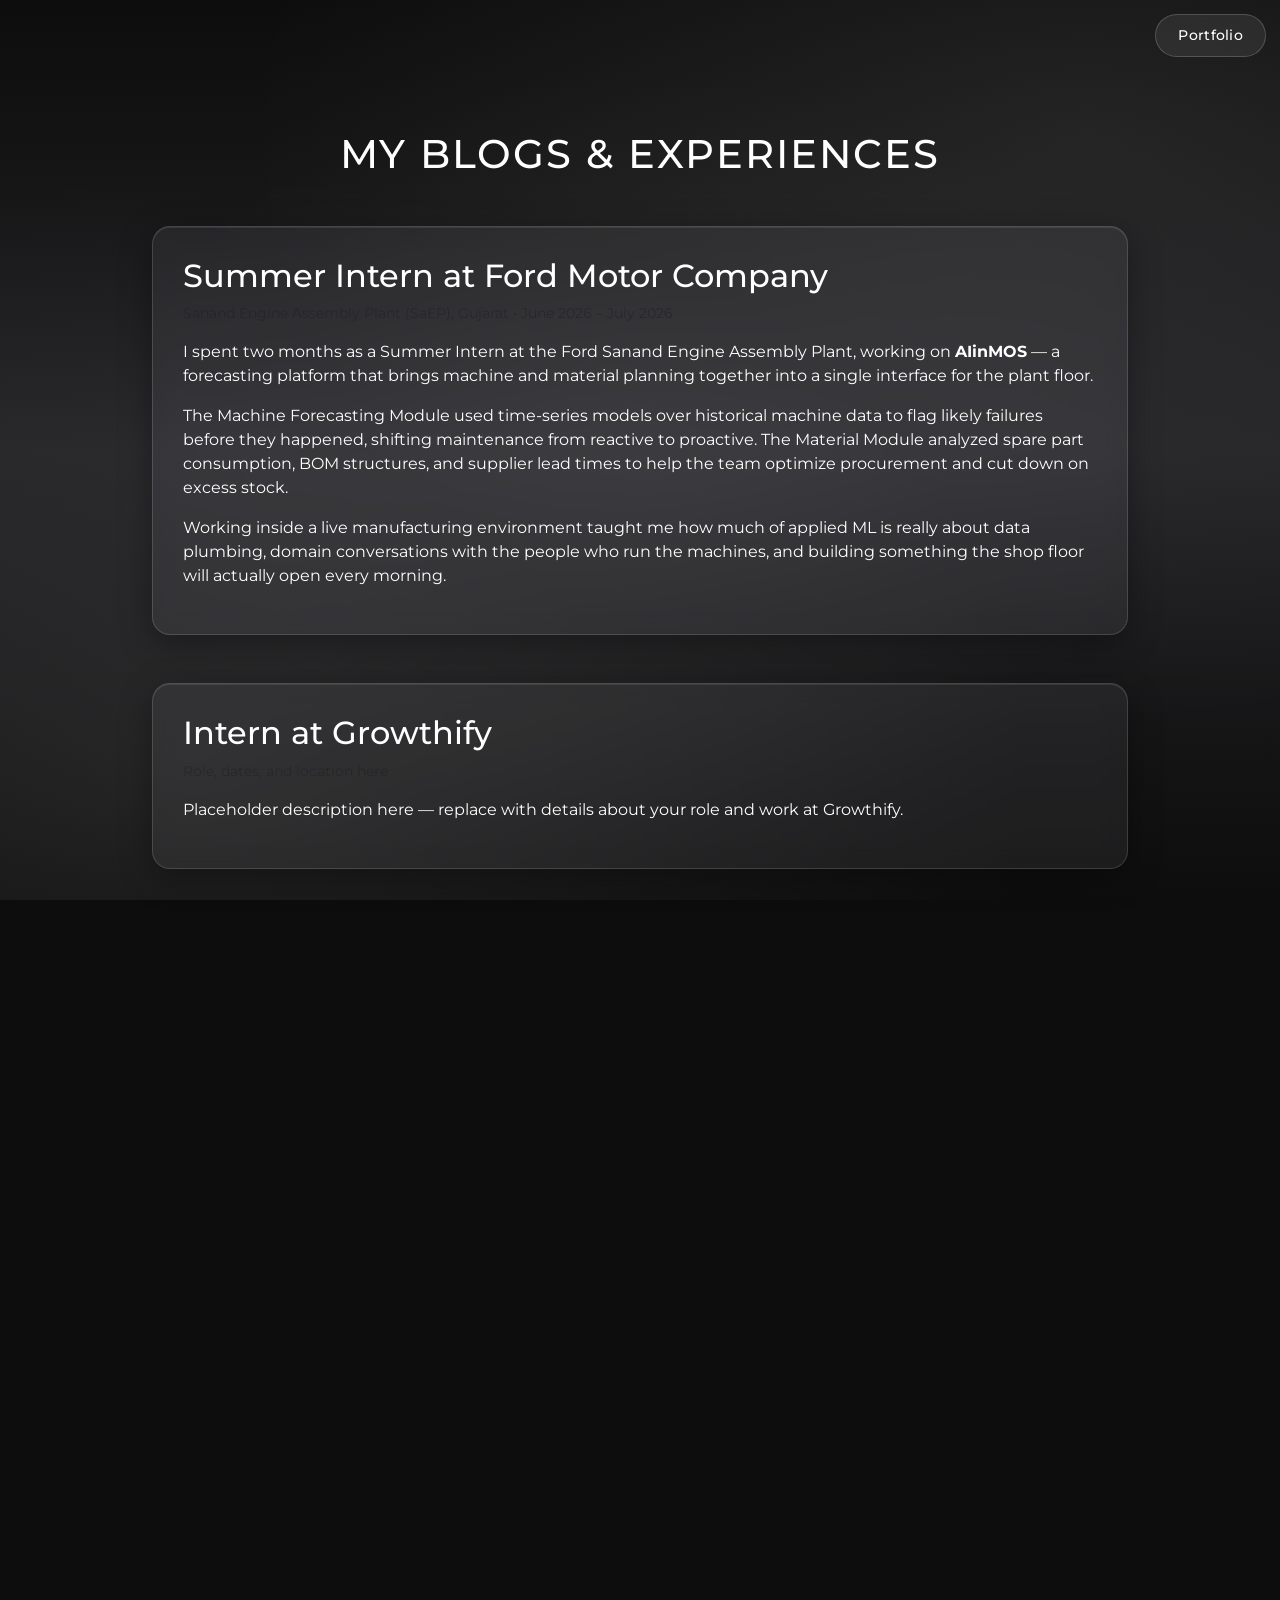
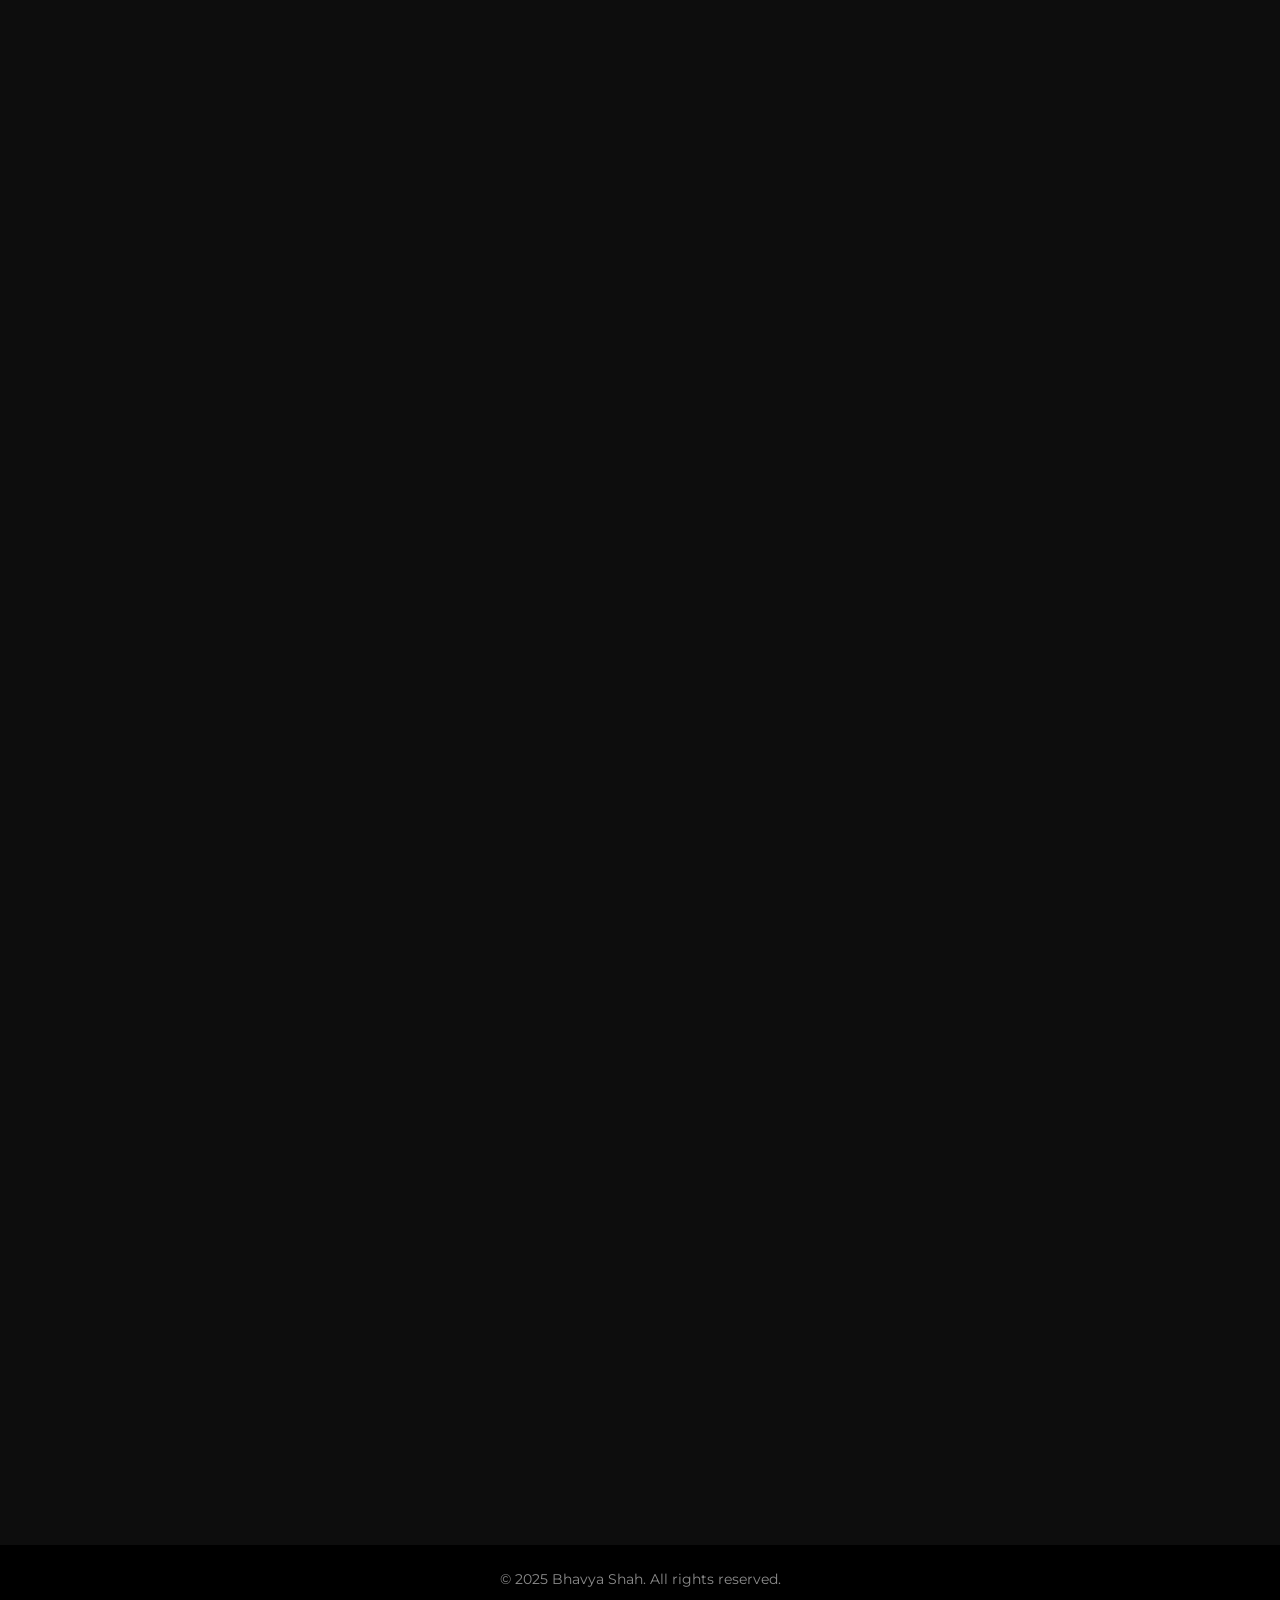
==== commit 3672d957: "add Growthify internship blog and update experience section; adjust button styles" ====
--- a/blogs.html
+++ b/blogs.html
@@ -67,6 +67,14 @@
                 <p>Working inside a live manufacturing environment taught me how much of applied ML is really about data
                     plumbing, domain conversations with the people who run the machines, and building something the shop
                     floor will actually open every morning.</p>
+            </article>
+
+            <!-- Growthify Internship Blog -->
+            <article id="growthify-internship" class="glass-card" data-aos="fade-up" data-aos-duration="900">
+                <h2>Intern at Growthify</h2>
+                <p class="text-muted small">Role, dates, and location here</p>
+
+                <p>Placeholder description here — replace with details about your role and work at Growthify.</p>
             </article>
 
             <!-- FinShield Hackathon Blog -->
--- a/styles.css
+++ b/styles.css
@@ -242,10 +242,10 @@
     border-color: rgba(255, 255, 255, 0.35);
 }
 
-/* Contact Me + Blogs buttons — 30% smaller than the resume button */
+/* Contact Me + Blogs buttons — sized relative to the resume button */
 .button-row .contact-me {
-    padding: 7px 15px;
-    font-size: 0.62rem;
+    padding: 14px 30px;
+    font-size: 1.20rem;
 }
 
 /* ===========================
@@ -738,8 +738,8 @@
     }
 
     .button-row .contact-me {
-        padding: 5px 9px;
-        font-size: 0.53rem;
+        padding: 9px 18px;
+        font-size: 1.04rem;
     }
 
     section {
@@ -794,8 +794,8 @@
     }
 
     .button-row .contact-me {
-        padding: 4px 8px;
-        font-size: 0.49rem;
+        padding: 8px 16px;
+        font-size: 0.95rem;
     }
 
     section {
@@ -846,8 +846,8 @@
     }
 
     .button-row .contact-me {
-        padding: 4px 6px;
-        font-size: 0.46rem;
+        padding: 8px 11px;
+        font-size: 0.89rem;
     }
 
     section {
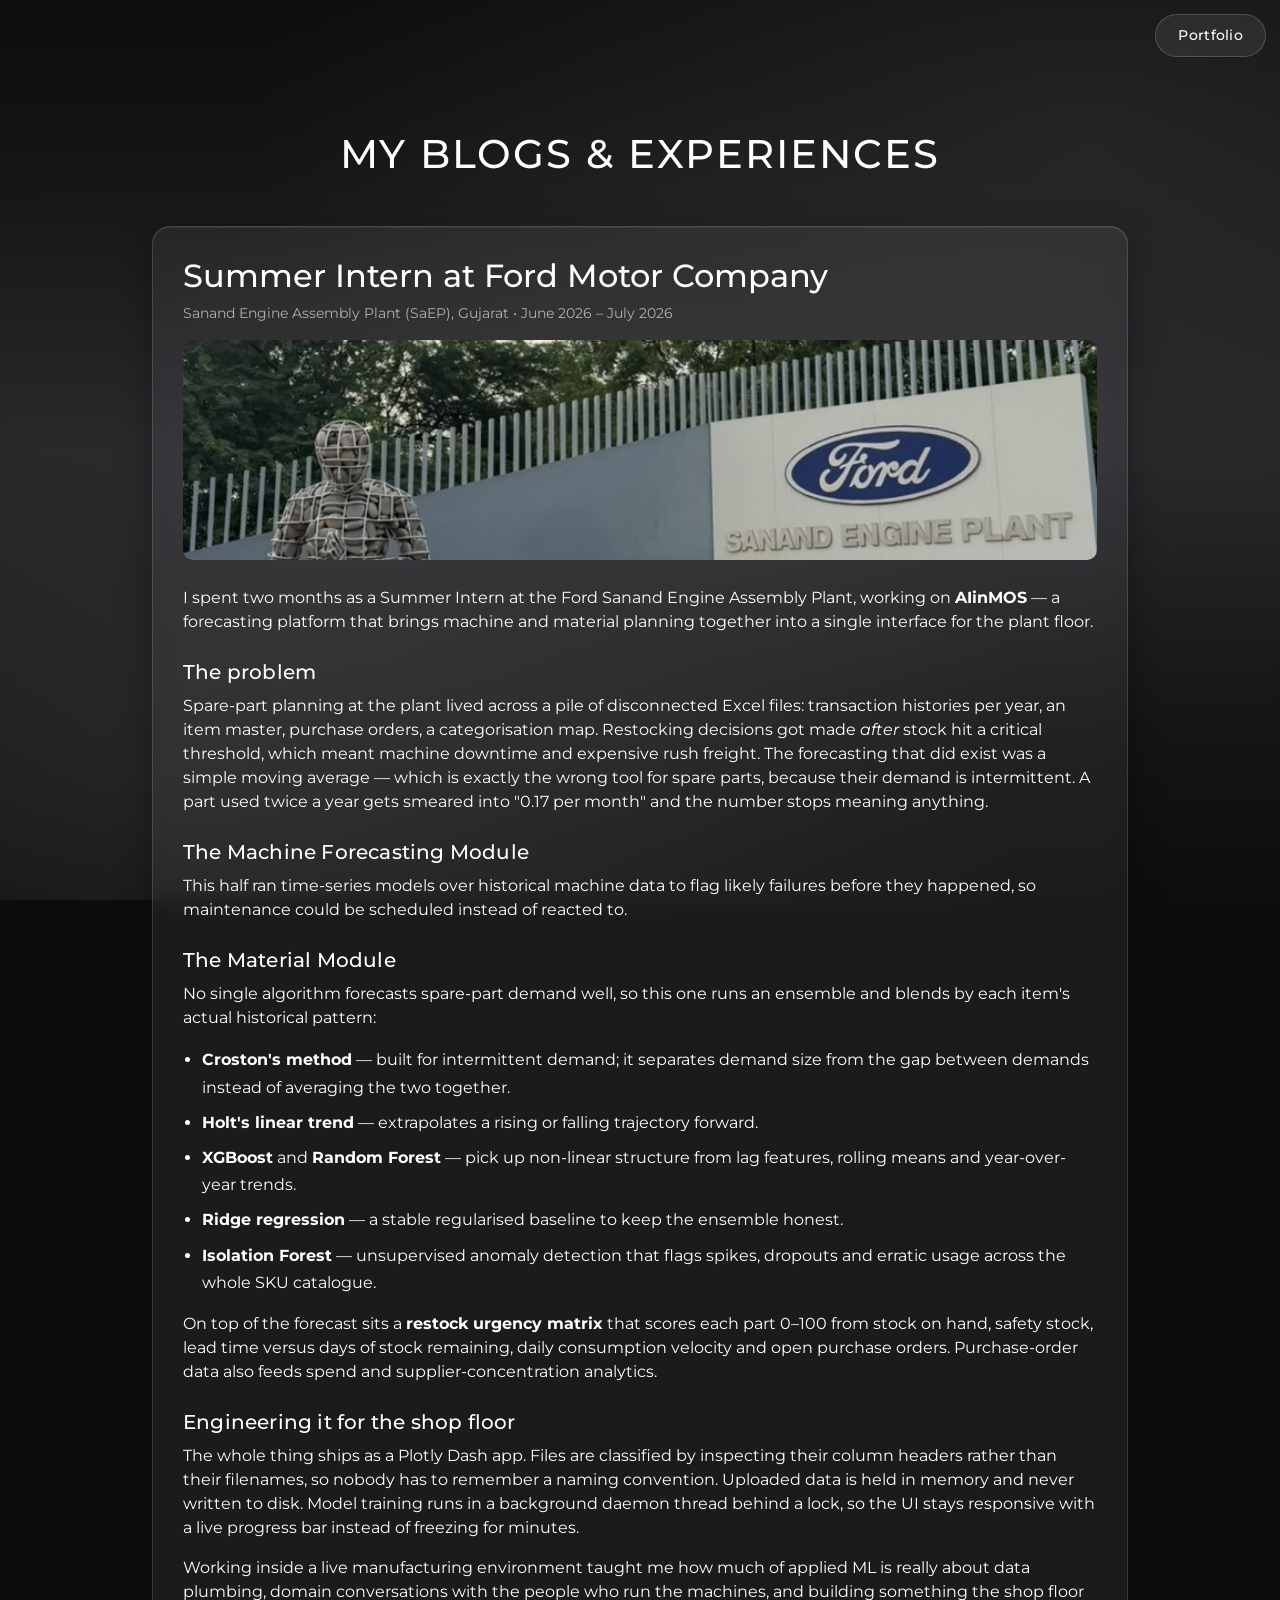
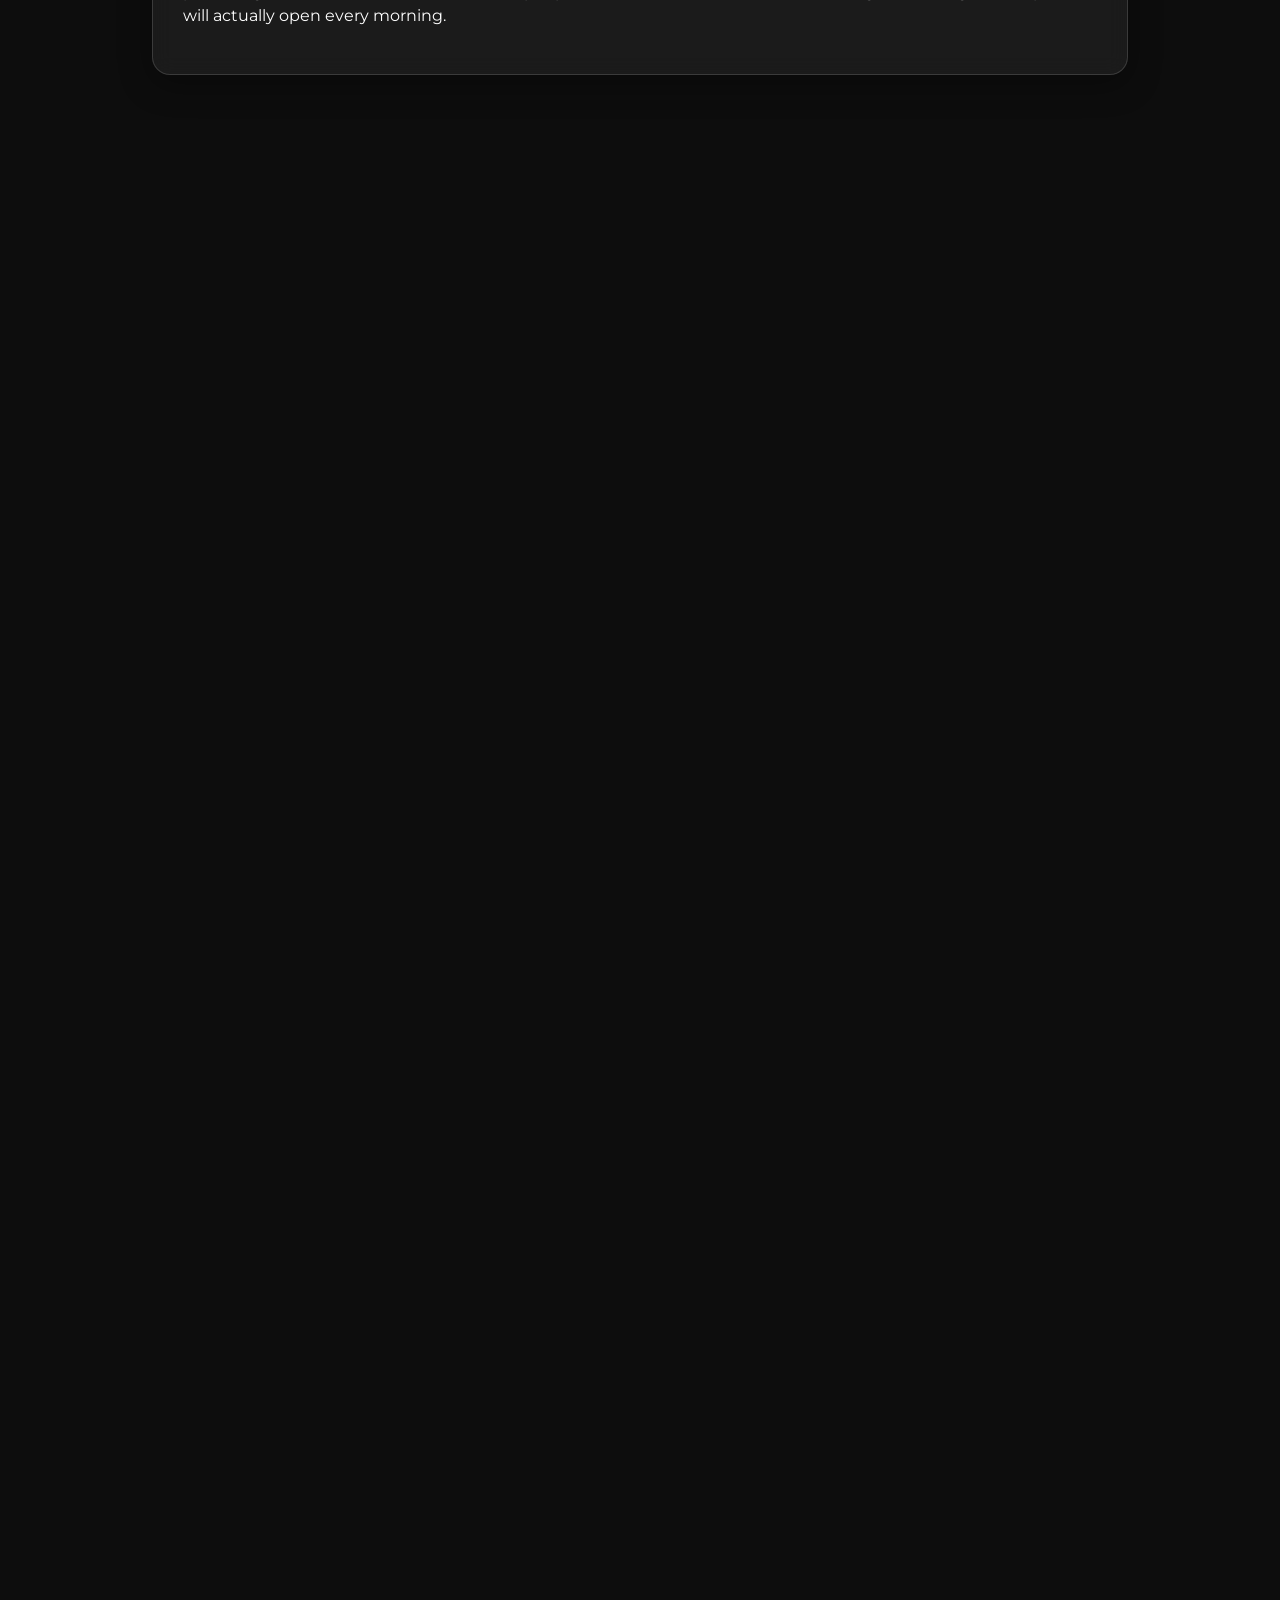
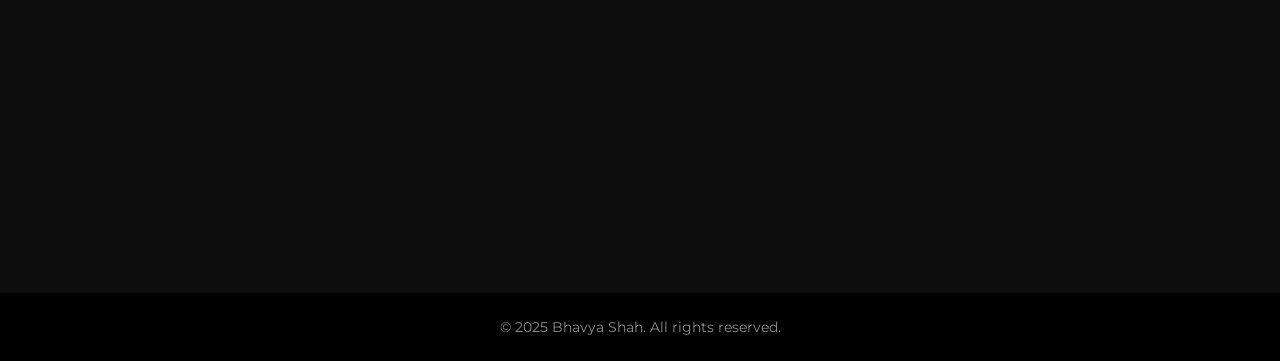
==== commit 6b5f939e: "Refactor code structure for improved readability and maintainability" ====
--- a/blogs.html
+++ b/blogs.html
@@ -5,15 +5,18 @@
     <meta charset="UTF-8">
     <meta name="viewport" content="width=device-width, initial-scale=1.0">
     <title>Blogs - Bhavya Mehul Shah</title>
+    <meta name="description"
+        content="Blogs and write-ups by Bhavya Shah on internships at Ford Motor Company and Growthify, hackathon wins, and TinyML research.">
+    <meta name="theme-color" content="#000000">
+    <link rel="preconnect" href="https://fonts.googleapis.com">
+    <link rel="preconnect" href="https://fonts.gstatic.com" crossorigin>
+    <link rel="preconnect" href="https://cdn.jsdelivr.net" crossorigin>
     <link
         href="https://fonts.googleapis.com/css2?family=Montserrat:wght@400;700&family=Raleway:wght@300;600&display=swap"
         rel="stylesheet">
     <link href="https://cdn.jsdelivr.net/npm/bootstrap@5.3.0/dist/css/bootstrap.min.css" rel="stylesheet">
     <link href="https://unpkg.com/aos@2.3.1/dist/aos.css" rel="stylesheet">
     <link href="styles.css" rel="stylesheet">
-
-    <!-- jQuery CDN -->
-    <script src="https://code.jquery.com/jquery-3.7.1.min.js"></script>
 </head>
 
 <body>
@@ -57,13 +60,54 @@
                 <h2>Summer Intern at Ford Motor Company</h2>
                 <p class="text-muted small">Sanand Engine Assembly Plant (SaEP), Gujarat • June 2026 – July 2026</p>
 
+                <!-- Horizontal Image Slider -->
+                <div class="blog-image-slider">
+                    <img src="ford_photo.jpg" alt="Bhavya Shah at the Ford Sanand Engine Plant entrance"
+                        class="slider-img" width="825" height="1100" loading="lazy" decoding="async">
+                    <img src="ford_logo.png" alt="Ford Motor Company logo" class="slider-img slider-img--contain" width="600" height="226"
+                        loading="lazy" decoding="async">
+                </div>
+
                 <p>I spent two months as a Summer Intern at the Ford Sanand Engine Assembly Plant, working on
                     <strong>AIinMOS</strong> — a forecasting platform that brings machine and material planning together
                     into a single interface for the plant floor.</p>
-                <p>The Machine Forecasting Module used time-series models over historical machine data to flag likely
-                    failures before they happened, shifting maintenance from reactive to proactive. The Material Module
-                    analyzed spare part consumption, BOM structures, and supplier lead times to help the team optimize
-                    procurement and cut down on excess stock.</p>
+
+                <h3>The problem</h3>
+                <p>Spare-part planning at the plant lived across a pile of disconnected Excel files: transaction
+                    histories per year, an item master, purchase orders, a categorisation map. Restocking decisions got
+                    made <em>after</em> stock hit a critical threshold, which meant machine downtime and expensive rush
+                    freight. The forecasting that did exist was a simple moving average — which is exactly the wrong
+                    tool for spare parts, because their demand is intermittent. A part used twice a year gets smeared
+                    into "0.17 per month" and the number stops meaning anything.</p>
+
+                <h3>The Machine Forecasting Module</h3>
+                <p>This half ran time-series models over historical machine data to flag likely failures before they
+                    happened, so maintenance could be scheduled instead of reacted to.</p>
+
+                <h3>The Material Module</h3>
+                <p>No single algorithm forecasts spare-part demand well, so this one runs an ensemble and blends by
+                    each item's actual historical pattern:</p>
+                <ul>
+                    <li><strong>Croston's method</strong> — built for intermittent demand; it separates demand size
+                        from the gap between demands instead of averaging the two together.</li>
+                    <li><strong>Holt's linear trend</strong> — extrapolates a rising or falling trajectory forward.</li>
+                    <li><strong>XGBoost</strong> and <strong>Random Forest</strong> — pick up non-linear structure from
+                        lag features, rolling means and year-over-year trends.</li>
+                    <li><strong>Ridge regression</strong> — a stable regularised baseline to keep the ensemble honest.</li>
+                    <li><strong>Isolation Forest</strong> — unsupervised anomaly detection that flags spikes, dropouts
+                        and erratic usage across the whole SKU catalogue.</li>
+                </ul>
+                <p>On top of the forecast sits a <strong>restock urgency matrix</strong> that scores each part 0–100
+                    from stock on hand, safety stock, lead time versus days of stock remaining, daily consumption
+                    velocity and open purchase orders. Purchase-order data also feeds spend and supplier-concentration
+                    analytics.</p>
+
+                <h3>Engineering it for the shop floor</h3>
+                <p>The whole thing ships as a Plotly Dash app. Files are classified by inspecting their column headers
+                    rather than their filenames, so nobody has to remember a naming convention. Uploaded data is held
+                    in memory and never written to disk. Model training runs in a background daemon thread behind a
+                    lock, so the UI stays responsive with a live progress bar instead of freezing for minutes.</p>
+
                 <p>Working inside a live manufacturing environment taught me how much of applied ML is really about data
                     plumbing, domain conversations with the people who run the machines, and building something the shop
                     floor will actually open every morning.</p>
@@ -71,10 +115,48 @@
 
             <!-- Growthify Internship Blog -->
             <article id="growthify-internship" class="glass-card" data-aos="fade-up" data-aos-duration="900">
-                <h2>Intern at Growthify</h2>
-                <p class="text-muted small">Role, dates, and location here</p>
-
-                <p>Placeholder description here — replace with details about your role and work at Growthify.</p>
+                <h2>Full-Stack Developer Intern at Growthify</h2>
+                <p class="text-muted small">Growthify • July 2026 – Present</p>
+
+                <!-- Horizontal Image Slider -->
+                <div class="blog-image-slider">
+                    <img src="growthify_photo.jpg" alt="The Growthify office floor" class="slider-img" width="1200"
+                        height="937" loading="lazy" decoding="async">
+                    <img src="growthify_logo.png" alt="Growthify logo" class="slider-img slider-img--contain" width="271" height="270"
+                        loading="lazy" decoding="async">
+                </div>
+
+                <p>At Growthify I'm building a <strong>multi-franchise CRM and admin platform</strong> — the system a
+                    franchise network runs its whole operation on: leads, quotations, invoices, payments, orders,
+                    customers, inspections, HR and audit trails.</p>
+
+                <h3>One straight line, three layers</h3>
+                <p>React + Vite → FastAPI → Supabase Postgres. No ORM, no queue, no service mesh in between. The
+                    frontend talks only to the backend; the backend is the only thing that touches the database.</p>
+
+                <h3>Business logic lives in the database</h3>
+                <p>Every business rule is a Postgres <code>usp_*</code> stored procedure. The FastAPI service — 186
+                    endpoints across 20 feature areas — is a thin typed layer that validates input, applies auth, and
+                    calls those procedures over Supabase RPC. Every table has RLS on with no policies, so only the
+                    server-side <code>service_role</code> key can read anything; the browser never gets near it.</p>
+
+                <h3>Screens as configuration, not code</h3>
+                <p>Twenty master screens plus the transaction screens are declared as data and rendered by shared
+                    components, so adding a screen is a config entry rather than a new page. Two things fall out of
+                    that:</p>
+                <ul>
+                    <li><strong>Permissions everywhere, for free.</strong> A role → module → action matrix over a
+                        16-action vocabulary decides whether each Add / Edit / Status / Export control renders at all —
+                        not just whether it errors when clicked.</li>
+                    <li><strong>No hard-coded copy.</strong> Every user-facing string comes from a message catalogue in
+                        the database, so wording and localisation change without a redeploy.</li>
+                </ul>
+
+                <h3>What I've taken from it</h3>
+                <p>The interesting lesson has been how much leverage you get from deciding where a rule <em>lives</em>.
+                    Putting business logic in the database and screens in config means the surface you actually
+                    hand-write stays small even as the product keeps growing — which is the opposite of how these
+                    admin platforms usually age.</p>
             </article>
 
             <!-- FinShield Hackathon Blog -->
@@ -84,9 +166,9 @@
                 
                 <!-- Horizontal Image Slider -->
                 <div class="blog-image-slider">
-                    <img src="work-finshield-hackathon.jpeg" alt="FinShield Event Picture" class="slider-img">
-                    <img src="project-riskanalyzer.jpeg" alt="RiskAnalyzer Platform Screenshot" class="slider-img">
-                    <img src="project-voxelworld.png" alt="FinShield Presentation Slide" class="slider-img">
+                    <img src="work-finshield-hackathon.jpeg" alt="FinShield Event Picture" class="slider-img" width="1200" height="800" loading="lazy" decoding="async">
+                    <img src="project-riskanalyzer.jpeg" alt="RiskAnalyzer Platform Screenshot" class="slider-img" width="1200" height="573" loading="lazy" decoding="async">
+                    <img src="project-voxelworld.jpg" alt="FinShield Presentation Slide" class="slider-img" width="1200" height="654" loading="lazy" decoding="async">
                 </div>
 
                 <p>Participating in the FinShield Hackathon 2025, organized by the Bank of India in collaboration with IIT Hyderabad, was an incredible journey. Out of 661 applicants, only 72 teams were shortlisted for the final presentations. Our team developed <strong>RiskAnalyzer</strong>, a predictive machine learning system designed to analyze credit default probabilities using non-traditional utility data.</p>
@@ -100,8 +182,8 @@
 
                 <!-- Horizontal Image Slider -->
                 <div class="blog-image-slider">
-                    <img src="work-odoo-ksv-hackathon.png" alt="Odoo x KSV Winning Moment" class="slider-img">
-                    <img src="project-coryd.png" alt="CoRYD Platform Screenshot" class="slider-img">
+                    <img src="work-odoo-ksv-hackathon.jpg" alt="Odoo x KSV Winning Moment" class="slider-img" width="1400" height="1050" loading="lazy" decoding="async">
+                    <img src="project-coryd.jpg" alt="CoRYD Platform Screenshot" class="slider-img" width="1200" height="780" loading="lazy" decoding="async">
                 </div>
 
                 <p>Winning the Odoo x KSV Hackathon 2026 was the biggest result of the year for us. Starting from 836
@@ -122,9 +204,9 @@
                 
                 <!-- Horizontal Image Slider -->
                 <div class="blog-image-slider">
-                    <img src="project-storyarc-ai.png" alt="StoryArc AI Project Cover" class="slider-img">
-                    <img src="project-resqnet.png" alt="Hack-a-Mind Presentation Pitch" class="slider-img">
-                    <img src="project-riskanalyzer.jpeg" alt="Collaborative Working Session" class="slider-img">
+                    <img src="project-storyarc-ai.jpg" alt="StoryArc AI Project Cover" class="slider-img" width="1200" height="656" loading="lazy" decoding="async">
+                    <img src="project-resqnet.jpg" alt="Hack-a-Mind Presentation Pitch" class="slider-img" width="1200" height="602" loading="lazy" decoding="async">
+                    <img src="project-riskanalyzer.jpeg" alt="Collaborative Working Session" class="slider-img" width="1200" height="573" loading="lazy" decoding="async">
                 </div>
 
                 <p>At the Hack-a-Mind Hackathon 2026, sponsored by Pet Pooja and Quantloop.tech, our team won the Runner Up title and secured a track prize. We designed <strong>StoryArc AI</strong>, an episodic narrative generation engine powered by Google Gemini AI, designed to analyze and format vertical 90-second mobile show episodes.</p>
@@ -138,9 +220,9 @@
                 
                 <!-- Horizontal Image Slider -->
                 <div class="blog-image-slider">
-                    <img src="work-dotslash-9.jpeg" alt="Dotslash Winner Group Photo" class="slider-img">
-                    <img src="project-resqnet.png" alt="ResQnet Platform Features" class="slider-img">
-                    <img src="project-voxelworld.png" alt="Dotslash Coding Session" class="slider-img">
+                    <img src="work-dotslash-9.jpeg" alt="Dotslash Winner Group Photo" class="slider-img" width="825" height="1100" loading="lazy" decoding="async">
+                    <img src="project-resqnet.jpg" alt="ResQnet Platform Features" class="slider-img" width="1200" height="602" loading="lazy" decoding="async">
+                    <img src="project-voxelworld.jpg" alt="Dotslash Coding Session" class="slider-img" width="1200" height="654" loading="lazy" decoding="async">
                 </div>
 
                 <p>Winning the Dotslash 9.0 Hackathon organized by ACM NIT Surat was one of the highlight moments of the year. Competing with 800+ teams and 2,400+ participants across India, we developed <strong>ResQNet</strong>, a Web3-enabled collaborative emergency management and dispatch portal linking disaster survivors to dispatch centers and local volunteer responders.</p>
@@ -154,8 +236,8 @@
                 
                 <!-- Horizontal Image Slider -->
                 <div class="blog-image-slider">
-                    <img src="project-voxelworld.png" alt="TinyML Architecture Diagram" class="slider-img">
-                    <img src="project-storyarc-ai.png" alt="Grid Trojan Detection Accuracy Curves" class="slider-img">
+                    <img src="project-voxelworld.jpg" alt="TinyML Architecture Diagram" class="slider-img" width="1200" height="654" loading="lazy" decoding="async">
+                    <img src="project-storyarc-ai.jpg" alt="Grid Trojan Detection Accuracy Curves" class="slider-img" width="1200" height="656" loading="lazy" decoding="async">
                 </div>
 
                 <p>This research paper, titled <em>"TinyML-Based Trojan Detection Framework in Smart Grid Systems"</em>, was accepted and published at the 15th International Smart Grids Conference (2025). The project focuses on deploying hardware-constrained TinyML classifiers onto edge power nodes to intercept and neutralize network Trojan injections in real time.</p>
@@ -169,8 +251,8 @@
                 
                 <!-- Horizontal Image Slider -->
                 <div class="blog-image-slider">
-                    <img src="project-storyarc-ai.png" alt="Multi-Agent RL Simulation Graph" class="slider-img">
-                    <img src="project-riskanalyzer.jpeg" alt="Drone Field Test Concept" class="slider-img">
+                    <img src="project-storyarc-ai.jpg" alt="Multi-Agent RL Simulation Graph" class="slider-img" width="1200" height="656" loading="lazy" decoding="async">
+                    <img src="project-riskanalyzer.jpeg" alt="Drone Field Test Concept" class="slider-img" width="1200" height="573" loading="lazy" decoding="async">
                 </div>
 
                 <p>Our preprint paper, <em>"Machine and Reinforcement Learning-Based Collaborative Framework for Drone Navigation in Battlefield Environment"</em>, outlines a multi-agent deep Q-network strategy to optimize drone swarm search paths and collision avoidance profiles under simulated radar jamming scenarios.</p>
@@ -185,9 +267,8 @@
         <p class="mb-0">© 2025 Bhavya Shah. All rights reserved.</p>
     </footer>
 
-    <script src="https://cdn.jsdelivr.net/npm/bootstrap@5.3.0/dist/js/bootstrap.bundle.min.js"></script>
-    <script src="https://unpkg.com/aos@2.3.1/dist/aos.js"></script>
-    <script src="script.js"></script>
+    <script src="https://unpkg.com/aos@2.3.1/dist/aos.js" defer></script>
+    <script src="script.js" defer></script>
 </body>
 
 </html>
--- a/styles.css
+++ b/styles.css
@@ -416,6 +416,89 @@
 }
 
 /* ===========================
+   Experience Cards
+   =========================== */
+.exp-header {
+    display: flex;
+    align-items: center;
+    gap: 16px;
+    margin-bottom: 18px;
+}
+
+/* Logos are normalised by height, so a wide wordmark and a square
+   glyph sit on the same baseline. Scoped under .about to outrank
+   `.about img`, which forces width:100% and the edge-fade mask. */
+.about .exp-logo {
+    height: 46px;
+    width: auto;
+    max-width: 45%;
+    object-fit: contain;
+    flex: 0 0 auto;
+    border-radius: 6px;
+    -webkit-mask-image: none;
+    mask-image: none;
+}
+
+.exp-heading {
+    min-width: 0;
+}
+
+.exp-heading h3 {
+    margin: 0 0 4px;
+    font-size: clamp(1rem, 2.4vw, 1.3rem);
+    line-height: 1.3;
+}
+
+.exp-meta {
+    margin: 0;
+    font-size: clamp(0.75rem, 1.8vw, 0.9rem);
+    line-height: 1.5;
+    opacity: 0.75;
+}
+
+/* One banner ratio for every card, so a portrait snapshot and a
+   landscape one don't fight each other. object-position picks the
+   subject out of each frame. */
+.about .exp-banner {
+    width: 100%;
+    height: auto;
+    aspect-ratio: 16 / 9;
+    object-fit: cover;
+    border-radius: 12px;
+    margin-bottom: 20px;
+    -webkit-mask-image: none;
+    mask-image: none;
+}
+
+.about .exp-banner--ford {
+    object-position: center 62%;
+}
+
+.about .exp-banner--growthify {
+    object-position: center 78%;
+}
+
+.about code {
+    font-size: 0.9em;
+    padding: 1px 5px;
+    border-radius: 4px;
+    background: rgba(255, 255, 255, 0.10);
+    color: inherit;
+}
+
+@media (max-width: 480px) {
+    .exp-header {
+        flex-direction: column;
+        align-items: flex-start;
+        gap: 12px;
+    }
+
+    .about .exp-logo {
+        height: 38px;
+    }
+}
+
+/* ===========================
    Projects (Skill) Section
    =========================== */
 .skill-title {
@@ -652,10 +735,18 @@
 }
 
 /* ===========================
-   AOS / Scroll animation tweaks
-   =========================== */
-[data-aos] {
-    /* Ensure elements not yet revealed don't flash */
+   Reduced motion — honour the OS setting
+   =========================== */
+@media (prefers-reduced-motion: reduce) {
+
+    *,
+    *::before,
+    *::after {
+        animation-duration: 0.01ms !important;
+        animation-iteration-count: 1 !important;
+        transition-duration: 0.01ms !important;
+        scroll-behavior: auto !important;
+    }
 }
 
 /* ===========================
@@ -898,6 +989,43 @@
     background: rgba(255, 255, 255, 0.3);
 }
 
+/* Logos are art, not photographs — fit them whole instead of cropping. */
+.slider-img--contain {
+    object-fit: contain !important;
+    background: rgba(255, 255, 255, 0.05);
+    padding: 26px;
+}
+
+/* ── Blog article typography ── */
+/* Bootstrap's .text-muted (#6c757d) fails contrast on a near-black card. */
+.blogs-section .text-muted {
+    color: rgba(255, 255, 255, 0.62) !important;
+}
+
+.blogs-section article h3 {
+    font-size: clamp(1rem, 2.4vw, 1.25rem);
+    margin: 26px 0 10px;
+    letter-spacing: 0.01em;
+}
+
+.blogs-section article ul {
+    padding-left: 1.2em;
+    margin-bottom: 1rem;
+}
+
+.blogs-section article li {
+    margin-bottom: 8px;
+    line-height: 1.7;
+}
+
+.blogs-section article code {
+    font-size: 0.9em;
+    padding: 1px 5px;
+    border-radius: 4px;
+    background: rgba(255, 255, 255, 0.10);
+    color: inherit;
+}
+
 .slider-img {
     flex: 0 0 100%;
     width: 100%;
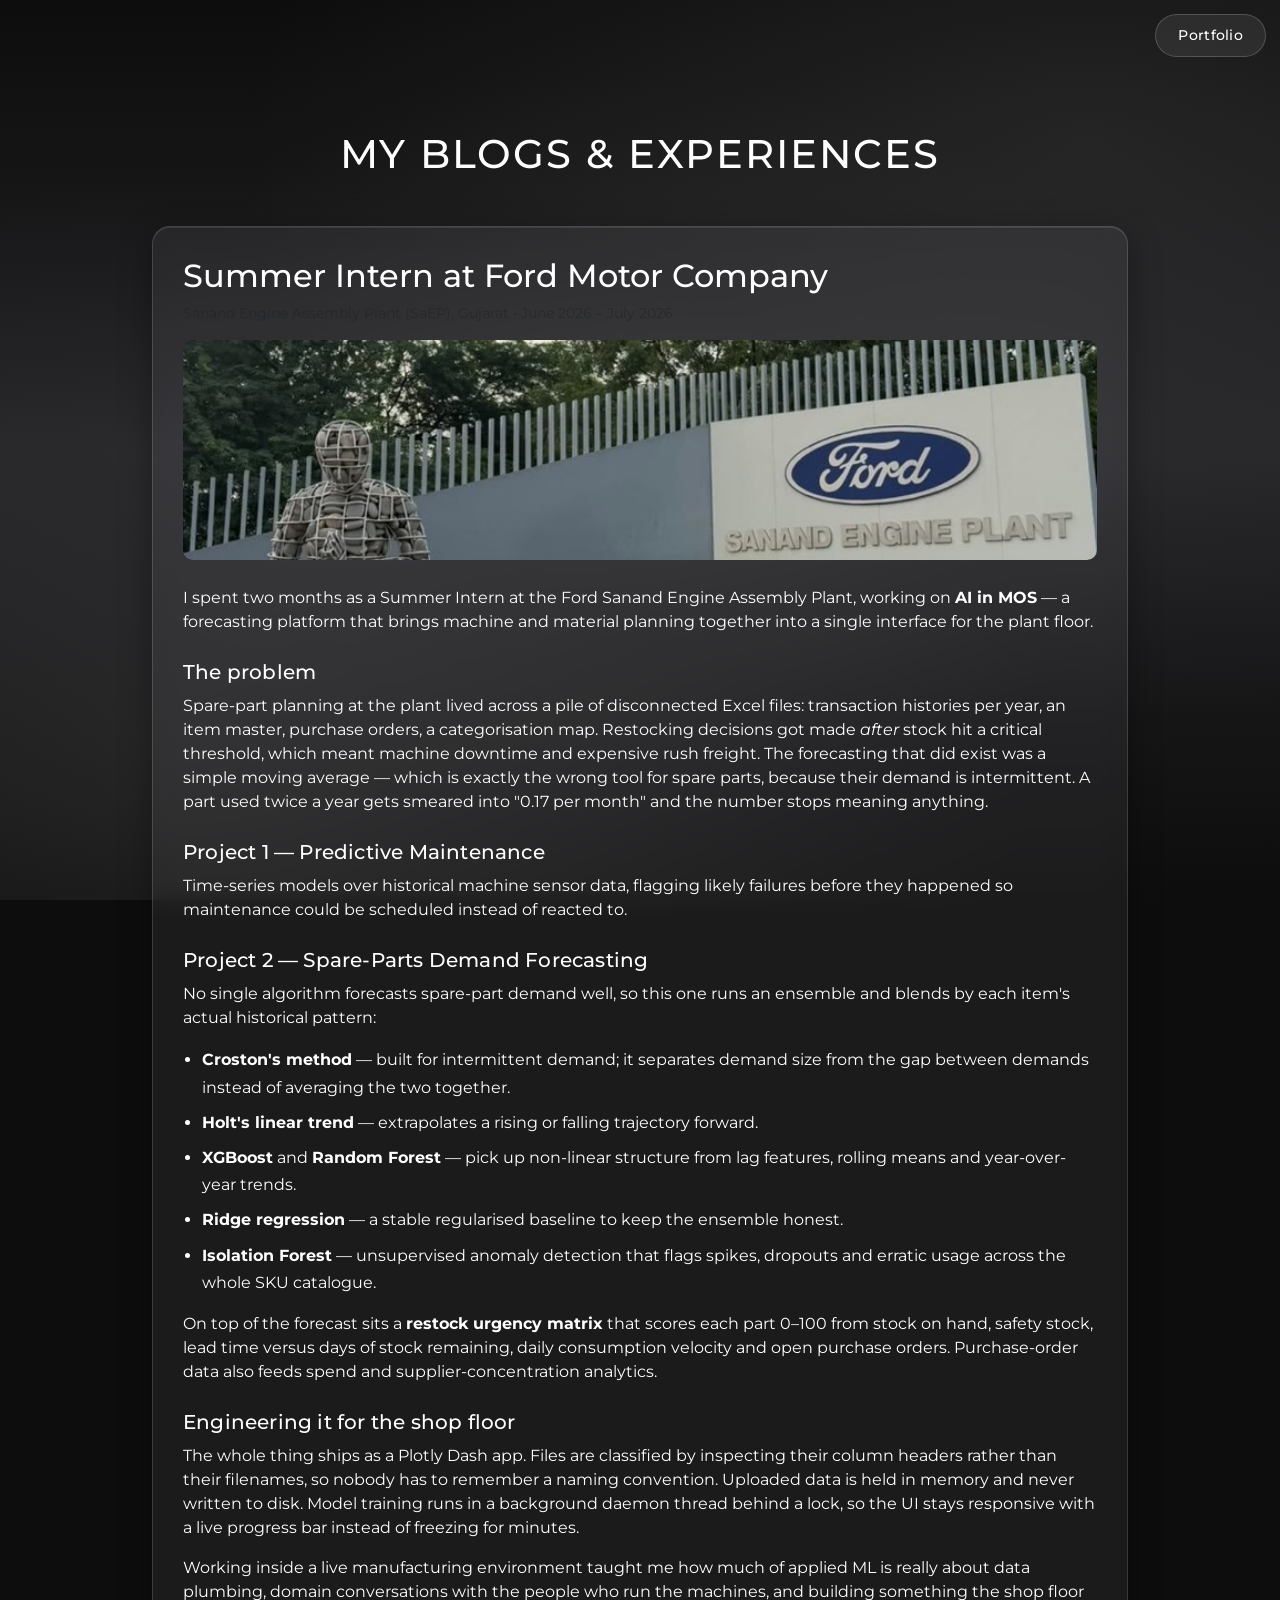
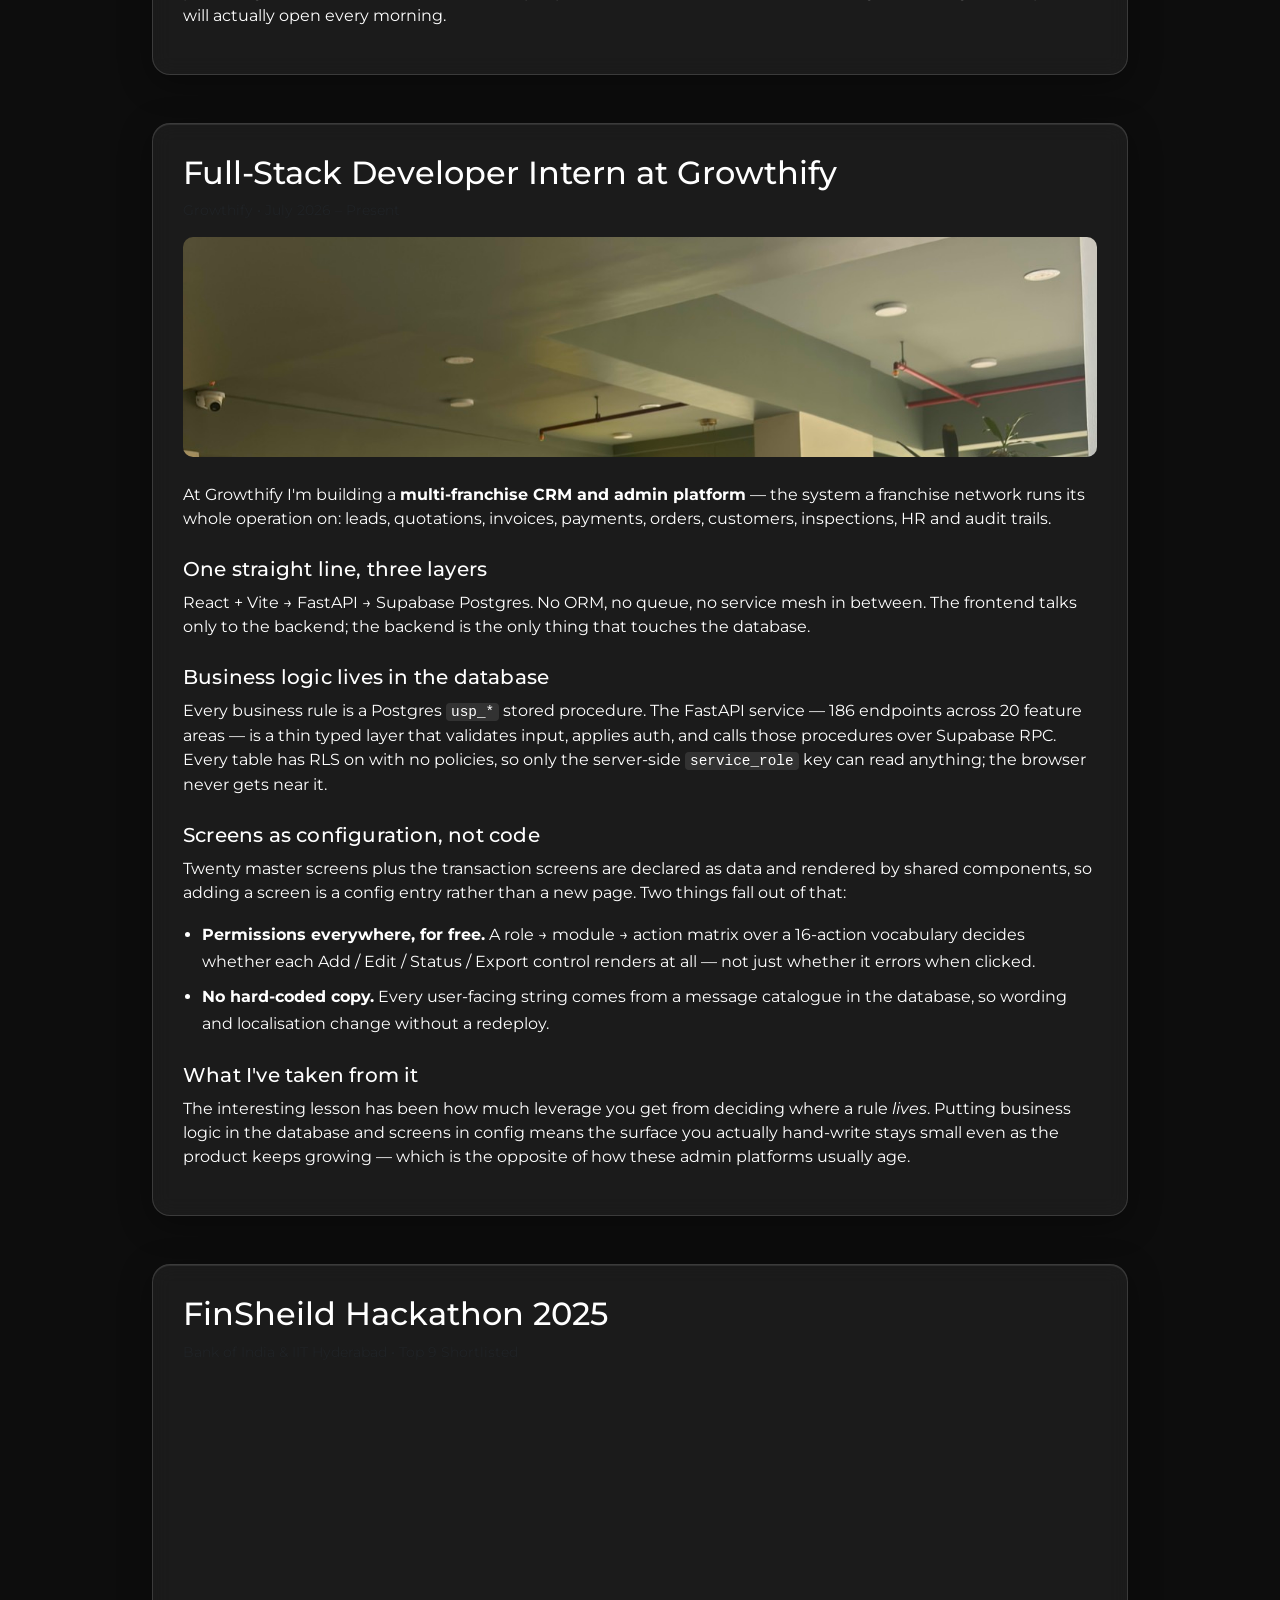
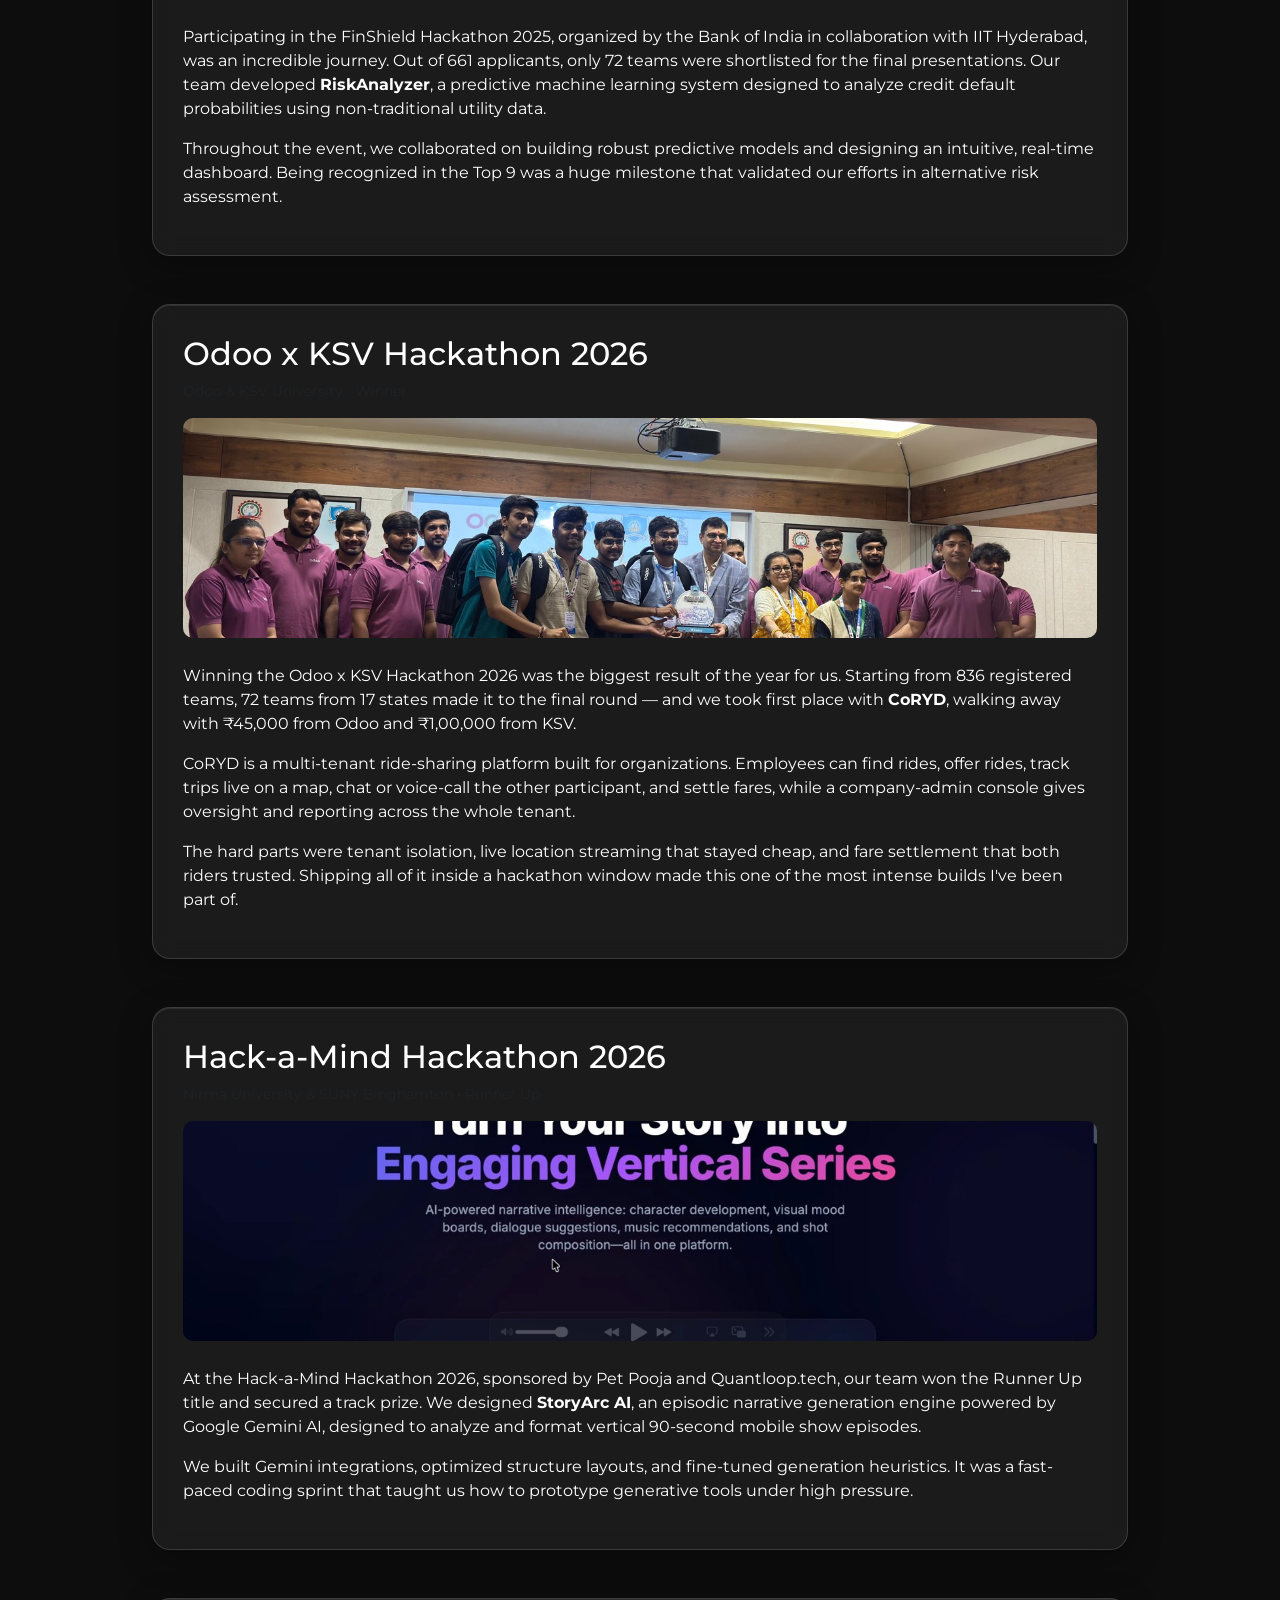
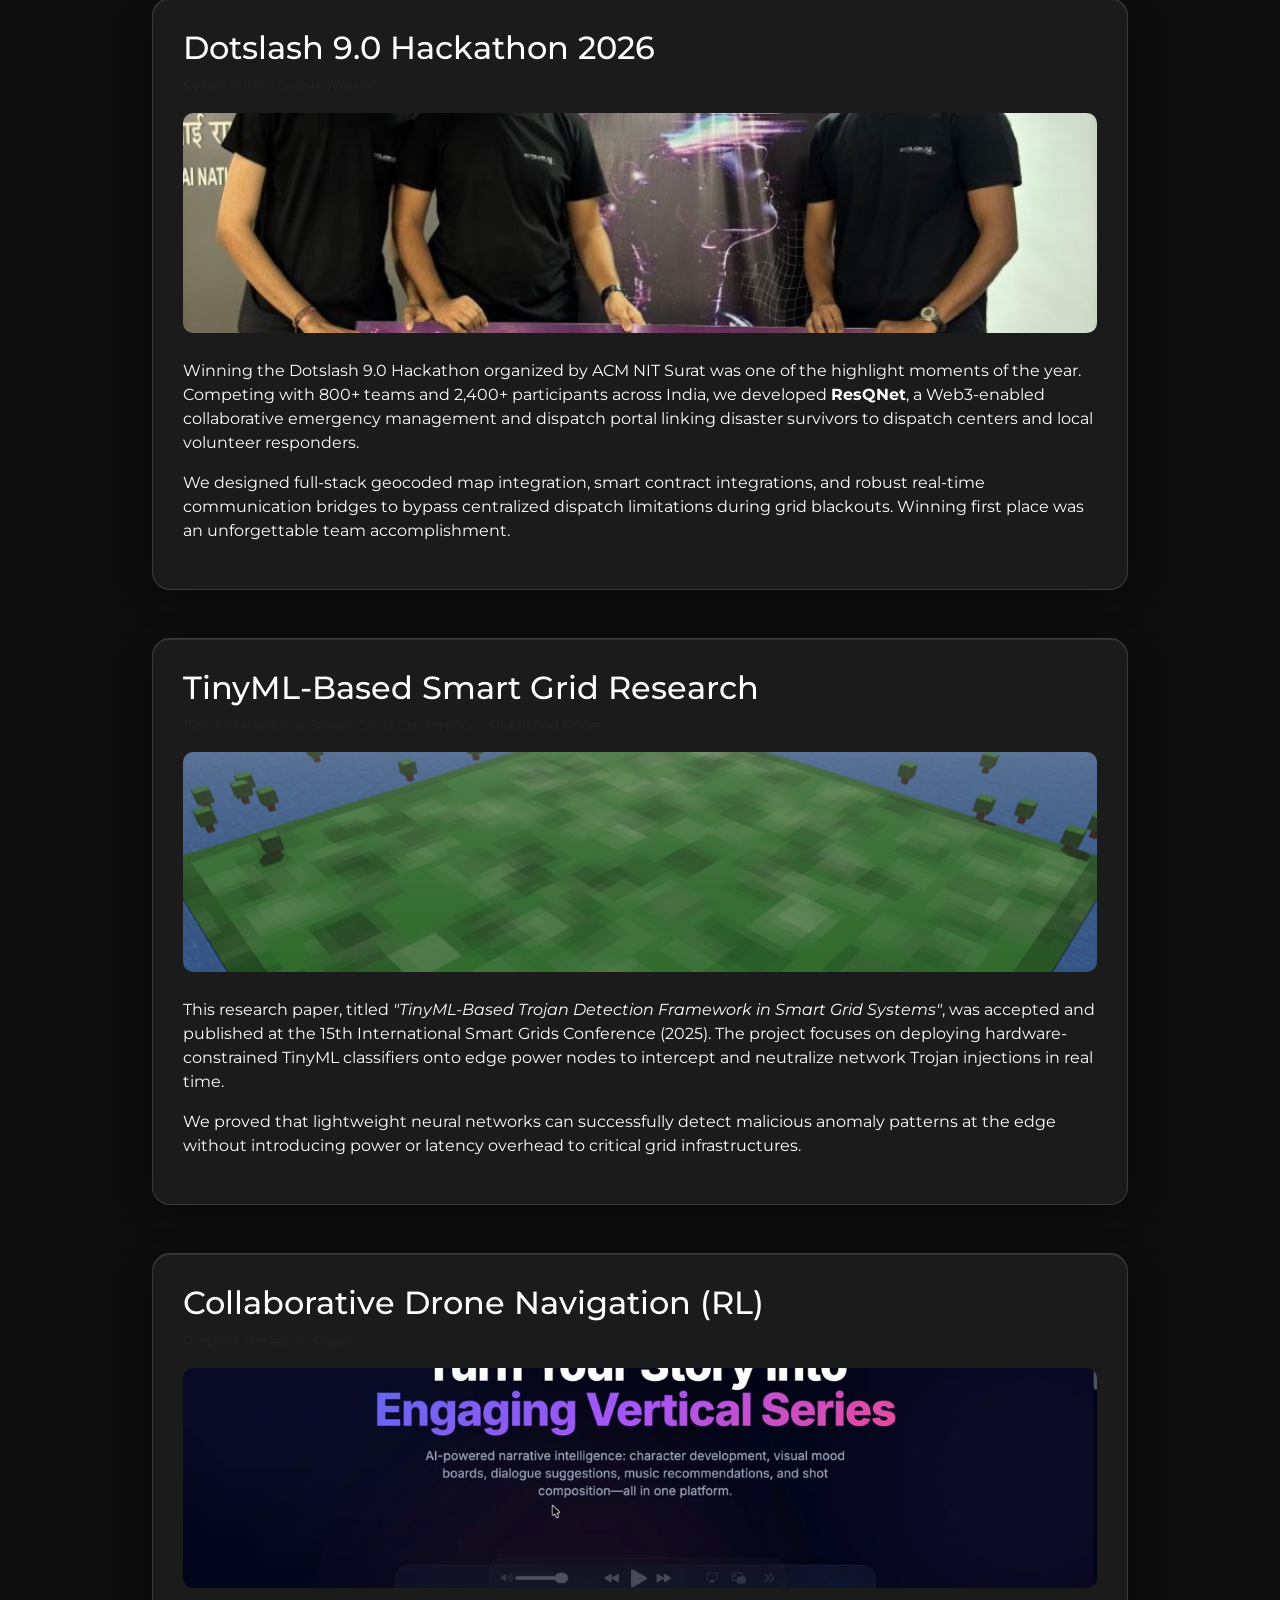
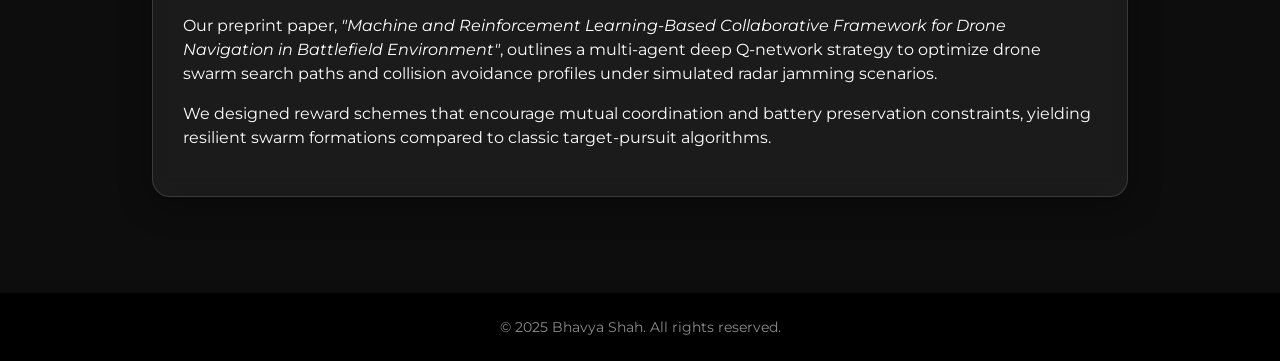
==== commit bae577d5: "refactor internship descriptions for clarity and consistency; adjust button styles and logo dimensio" ====
--- a/blogs.html
+++ b/blogs.html
@@ -69,7 +69,7 @@
                 </div>
 
                 <p>I spent two months as a Summer Intern at the Ford Sanand Engine Assembly Plant, working on
-                    <strong>AIinMOS</strong> — a forecasting platform that brings machine and material planning together
+                    <strong>AI in MOS</strong> — a forecasting platform that brings machine and material planning together
                     into a single interface for the plant floor.</p>
 
                 <h3>The problem</h3>
@@ -80,11 +80,11 @@
                     tool for spare parts, because their demand is intermittent. A part used twice a year gets smeared
                     into "0.17 per month" and the number stops meaning anything.</p>
 
-                <h3>The Machine Forecasting Module</h3>
-                <p>This half ran time-series models over historical machine data to flag likely failures before they
-                    happened, so maintenance could be scheduled instead of reacted to.</p>
-
-                <h3>The Material Module</h3>
+                <h3>Project 1 — Predictive Maintenance</h3>
+                <p>Time-series models over historical machine sensor data, flagging likely failures before they
+                    happened so maintenance could be scheduled instead of reacted to.</p>
+
+                <h3>Project 2 — Spare-Parts Demand Forecasting</h3>
                 <p>No single algorithm forecasts spare-part demand well, so this one runs an ensemble and blends by
                     each item's actual historical pattern:</p>
                 <ul>
--- a/styles.css
+++ b/styles.css
@@ -1,3 +1,6 @@
+
+
+
 /* ===========================
    General / Reset
    =========================== */
@@ -244,8 +247,8 @@
 
 /* Contact Me + Blogs buttons — sized relative to the resume button */
 .button-row .contact-me {
-    padding: 14px 30px;
-    font-size: 1.20rem;
+    padding: 11px 24px;
+    font-size: 0.96rem;
 }
 
 /* ===========================
@@ -425,11 +428,13 @@
     margin-bottom: 18px;
 }
 
-/* Logos are normalised by height, so a wide wordmark and a square
-   glyph sit on the same baseline. Scoped under .about to outrank
-   `.about img`, which forces width:100% and the edge-fade mask. */
+/* Logos are normalised by height, so a wide wordmark and a square glyph
+   sit on the same baseline.
+   NOTE: these must stay scoped under `.about` (specificity 0-2-0) to beat
+   `.about img` (0-1-1), which forces width:100% and the edge-fade mask.
+   Unscoped `.exp-logo` loses and the images blow up with faded edges. */
 .about .exp-logo {
-    height: 46px;
+    height: 42px;
     width: auto;
     max-width: 45%;
     object-fit: contain;
@@ -437,6 +442,8 @@
     border-radius: 6px;
     -webkit-mask-image: none;
     mask-image: none;
+    -webkit-mask-composite: unset;
+    mask-composite: add;
 }
 
 .exp-heading {
@@ -458,16 +465,20 @@
 
 /* One banner ratio for every card, so a portrait snapshot and a
    landscape one don't fight each other. object-position picks the
-   subject out of each frame. */
+   subject out of each frame. Scoped under .about — see .exp-logo note. */
 .about .exp-banner {
-    width: 100%;
+    display: block;
+    width: 100%;
+    max-width: 300px;
     height: auto;
     aspect-ratio: 16 / 9;
     object-fit: cover;
-    border-radius: 12px;
-    margin-bottom: 20px;
+    border-radius: 10px;
+    margin-bottom: 18px;
     -webkit-mask-image: none;
     mask-image: none;
+    -webkit-mask-composite: unset;
+    mask-composite: add;
 }
 
 .about .exp-banner--ford {
@@ -476,6 +487,42 @@
 
 .about .exp-banner--growthify {
     object-position: center 78%;
+}
+
+/* Sub-projects inside an experience card */
+.exp-project {
+    margin: 0 0 16px;
+    padding-left: 14px;
+    border-left: 2px solid rgba(255, 255, 255, 0.16);
+}
+
+.exp-project h4 {
+    margin: 0 0 5px;
+    font-size: clamp(0.9rem, 2vw, 1.02rem);
+    font-weight: 600;
+    letter-spacing: 0.01em;
+}
+
+.about .exp-project p {
+    margin: 0 0 8px;
+}
+
+.exp-metrics {
+    display: flex;
+    flex-wrap: wrap;
+    gap: 8px;
+    margin: 0 !important;
+}
+
+.exp-metric {
+    font-size: clamp(0.7rem, 1.7vw, 0.8rem);
+    font-weight: 600;
+    letter-spacing: 0.01em;
+    padding: 3px 10px;
+    border-radius: 50px;
+    background: rgba(255, 255, 255, 0.10);
+    border: 1px solid rgba(255, 255, 255, 0.16);
+    white-space: nowrap;
 }
 
 .about code {
@@ -494,7 +541,7 @@
     }
 
     .about .exp-logo {
-        height: 38px;
+        height: 34px;
     }
 }
 
@@ -997,11 +1044,6 @@
 }
 
 /* ── Blog article typography ── */
-/* Bootstrap's .text-muted (#6c757d) fails contrast on a near-black card. */
-.blogs-section .text-muted {
-    color: rgba(255, 255, 255, 0.62) !important;
-}
-
 .blogs-section article h3 {
     font-size: clamp(1rem, 2.4vw, 1.25rem);
     margin: 26px 0 10px;
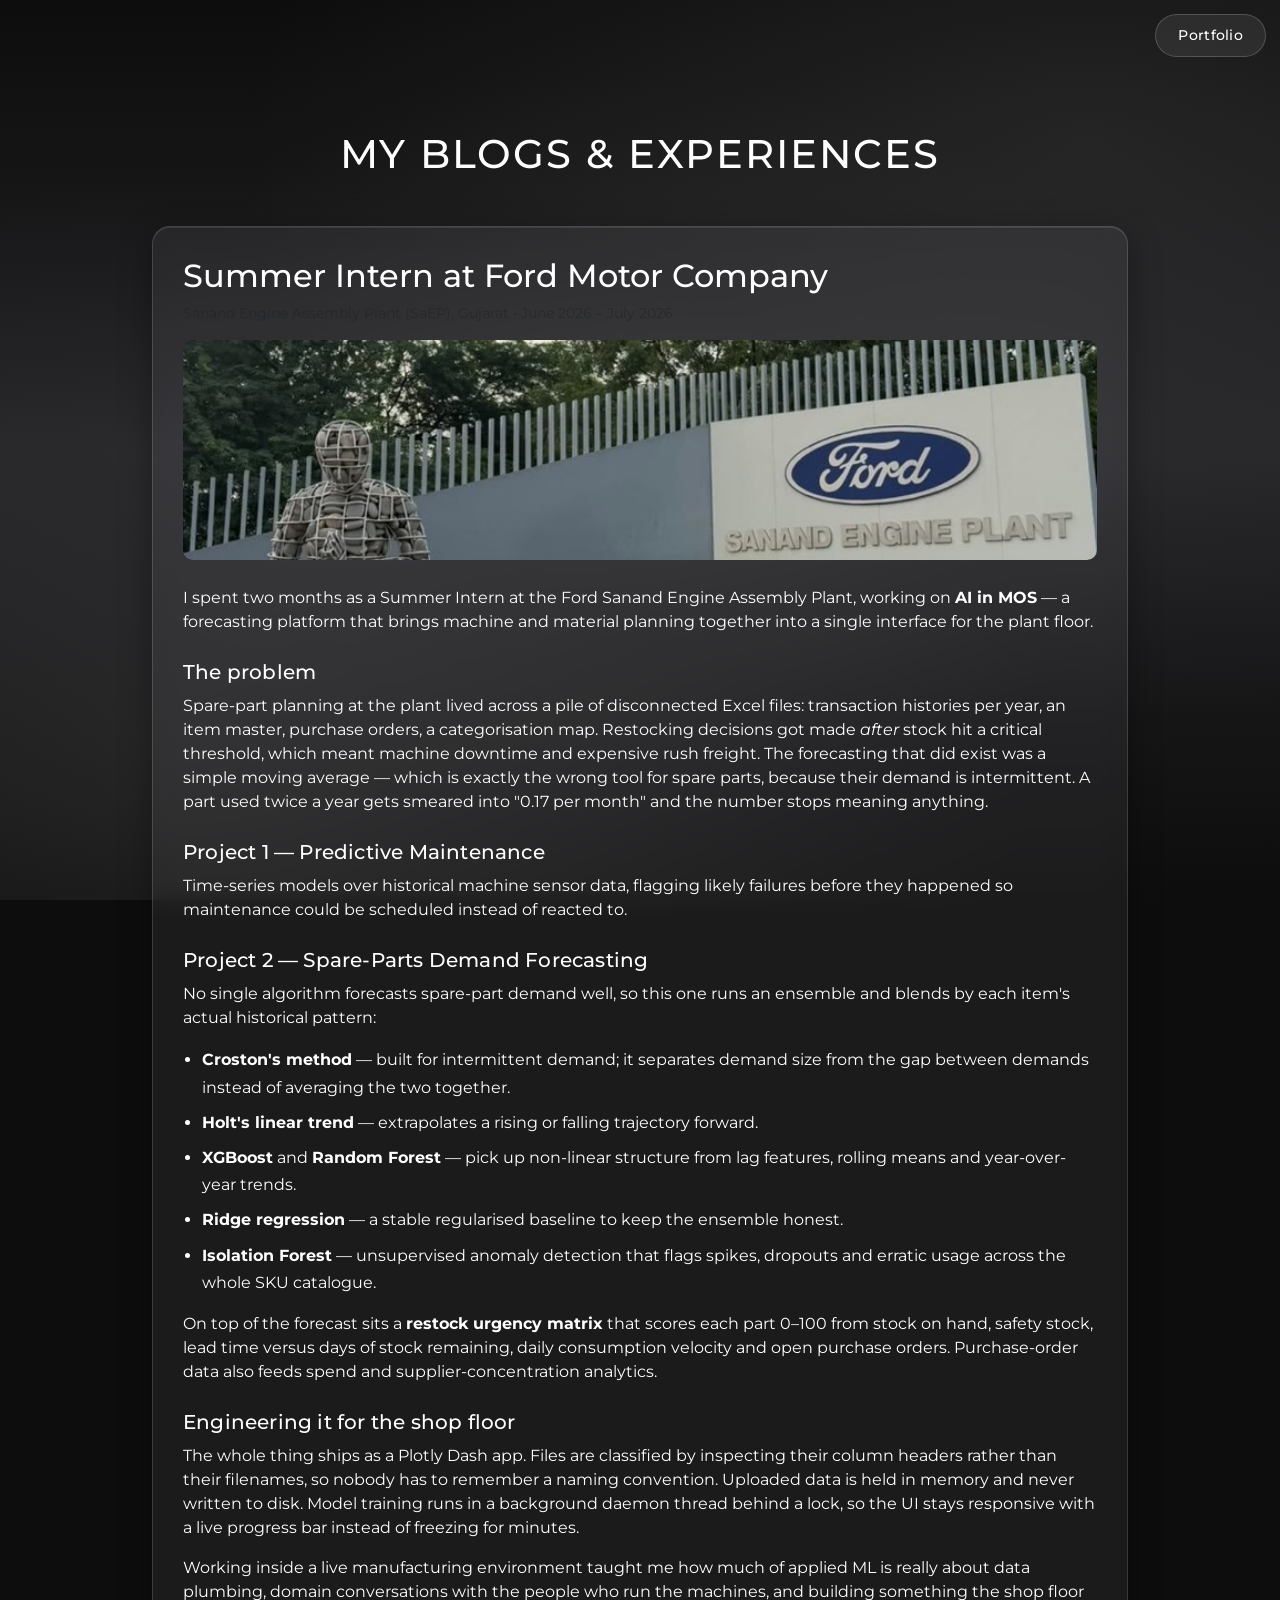
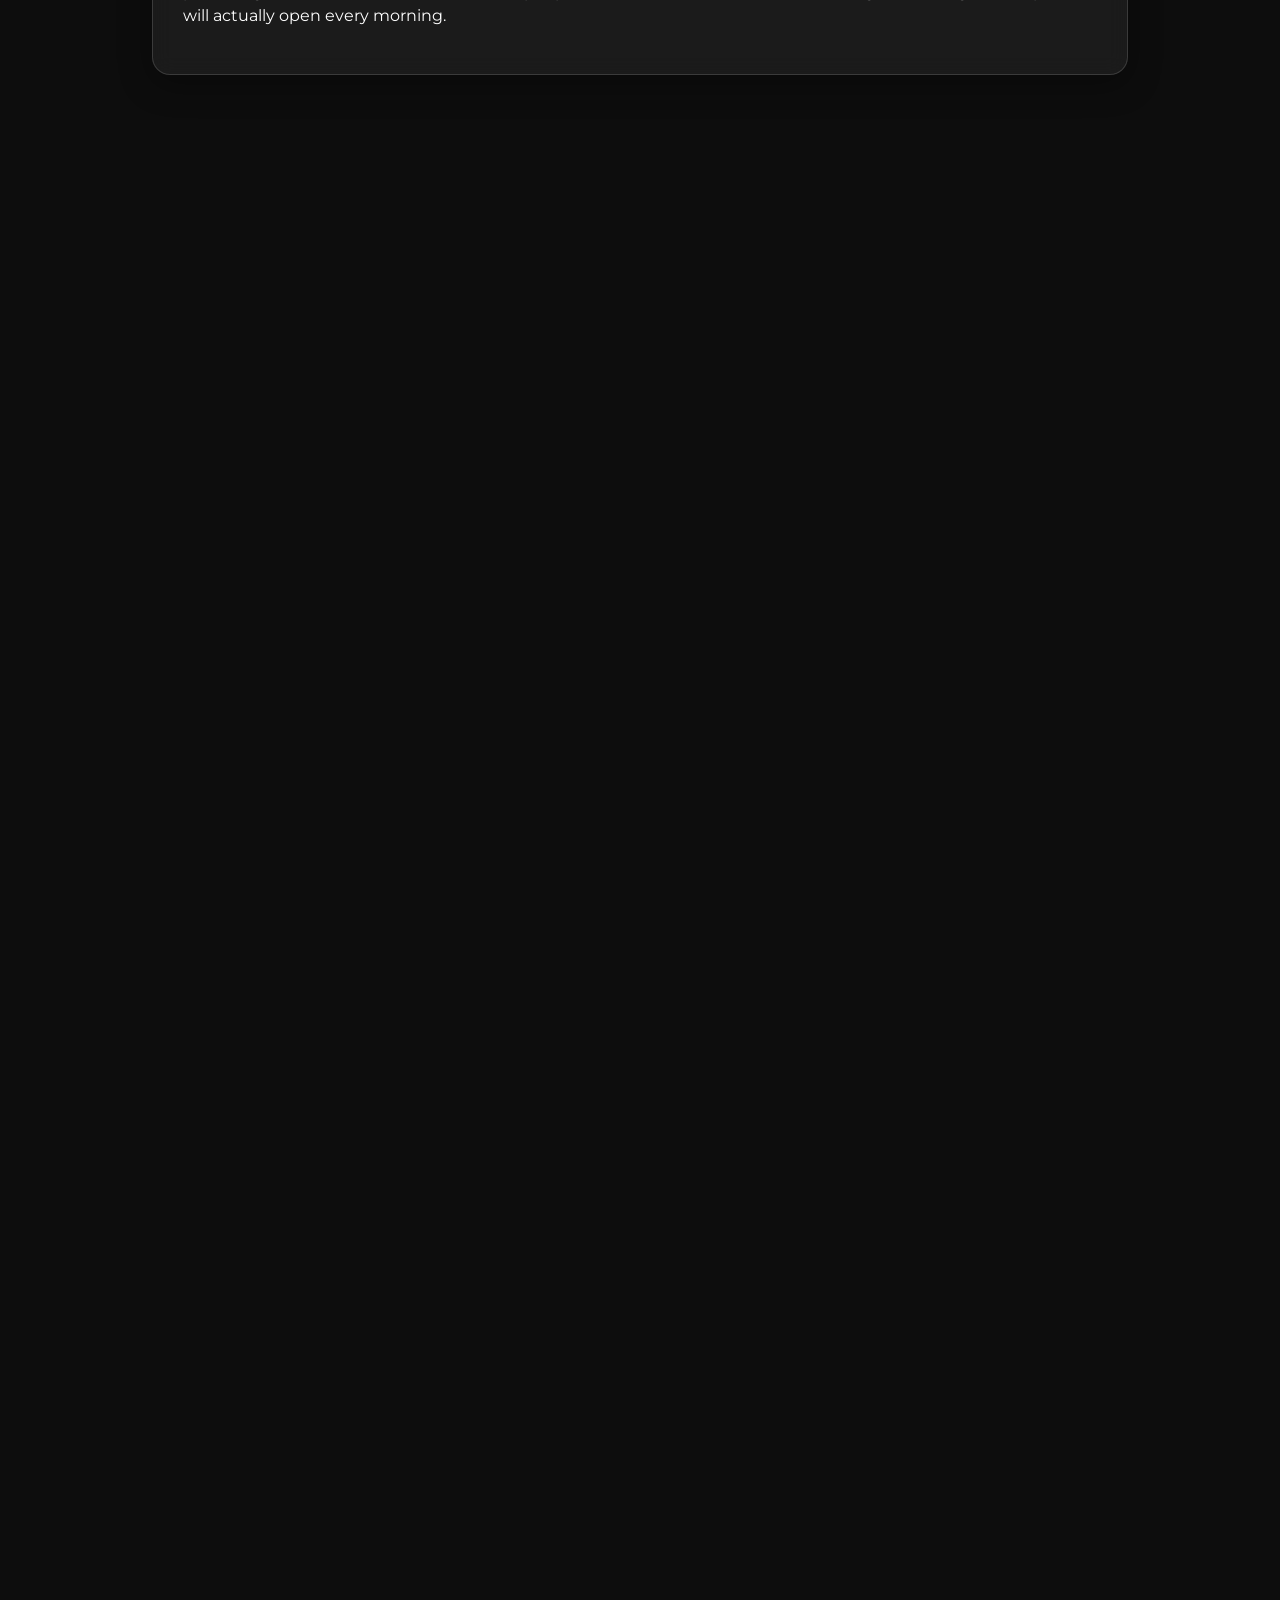
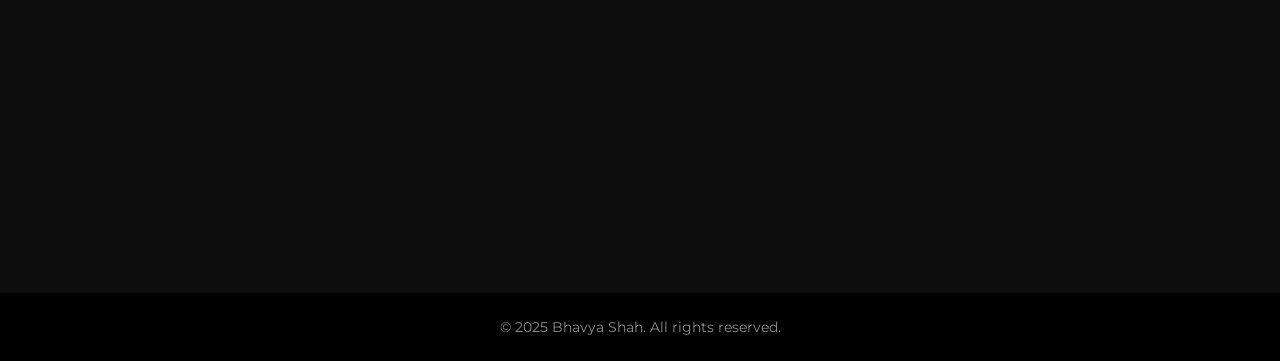
==== commit 23029308: "update internship dates for Growthify; enhance button layout and responsiveness in CSS" ====
--- a/blogs.html
+++ b/blogs.html
@@ -116,7 +116,7 @@
             <!-- Growthify Internship Blog -->
             <article id="growthify-internship" class="glass-card" data-aos="fade-up" data-aos-duration="900">
                 <h2>Full-Stack Developer Intern at Growthify</h2>
-                <p class="text-muted small">Growthify • July 2026 – Present</p>
+                <p class="text-muted small">Growthify • August 2026 – Present</p>
 
                 <!-- Horizontal Image Slider -->
                 <div class="blog-image-slider">
--- a/styles.css
+++ b/styles.css
@@ -211,12 +211,17 @@
     gap: 8px;
     align-items: flex-end;
     flex-direction: column;
-    max-width: min(260px, calc(100vw - 28px));
-}
-
+    max-width: calc(100vw - 28px);
+}
+
+/* Wraps instead of overflowing the viewport once the two pills no longer
+   fit side by side on narrow screens. */
 .button-row {
     display: flex;
+    flex-wrap: wrap;
+    justify-content: flex-end;
     gap: 8px;
+    max-width: 100%;
 }
 
 .download-resume,
@@ -245,11 +250,8 @@
     border-color: rgba(255, 255, 255, 0.35);
 }
 
-/* Contact Me + Blogs buttons — sized relative to the resume button */
-.button-row .contact-me {
-    padding: 11px 24px;
-    font-size: 0.96rem;
-}
+/* Contact Me, Blogs and Download Resume all share the base pill sizing
+   above, so the three buttons line up as one consistent set. */
 
 /* ===========================
    Glass Morphism Cards
@@ -875,10 +877,6 @@
         font-size: 0.75rem;
     }
 
-    .button-row .contact-me {
-        padding: 9px 18px;
-        font-size: 1.04rem;
-    }
 
     section {
         padding: 48px 16px;
@@ -931,10 +929,6 @@
         font-size: 0.7rem;
     }
 
-    .button-row .contact-me {
-        padding: 8px 16px;
-        font-size: 0.95rem;
-    }
 
     section {
         padding: 36px 12px;
@@ -983,10 +977,6 @@
         font-size: 0.65rem;
     }
 
-    .button-row .contact-me {
-        padding: 8px 11px;
-        font-size: 0.89rem;
-    }
 
     section {
         padding: 28px 10px;
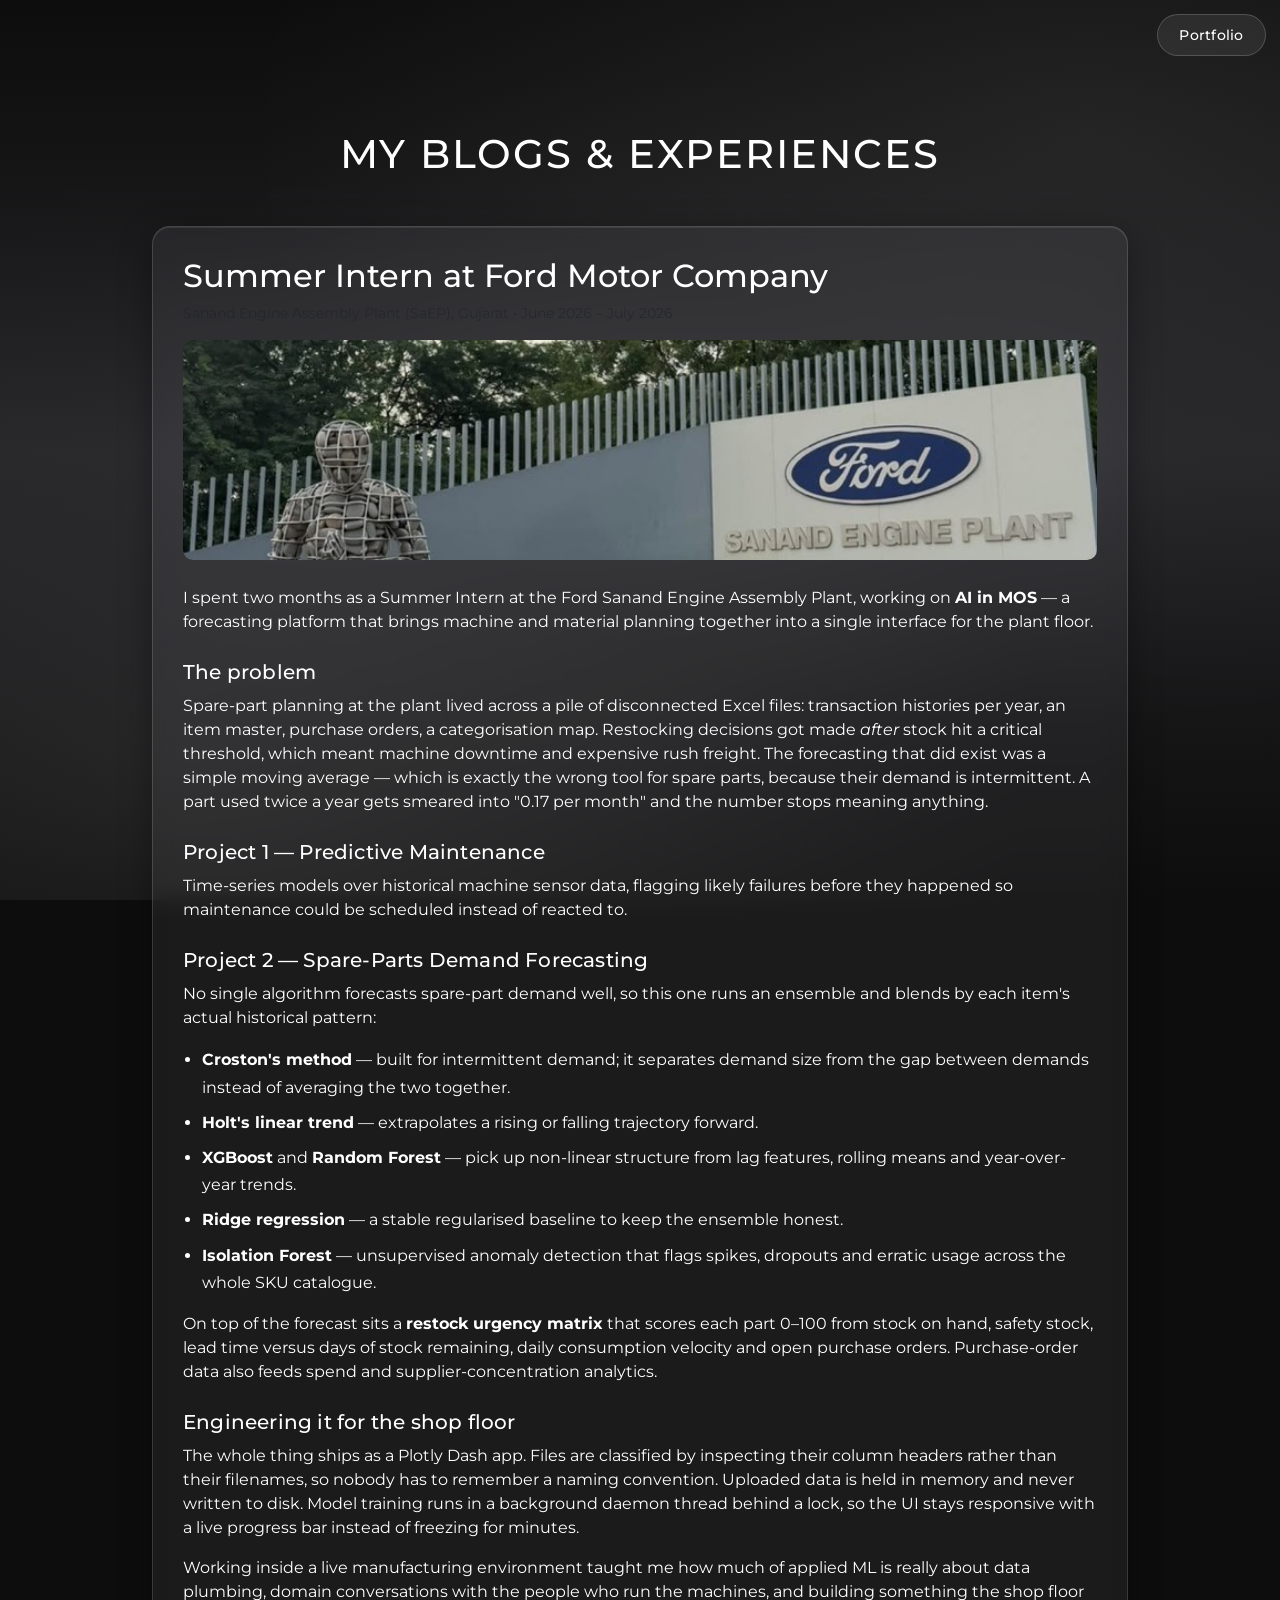
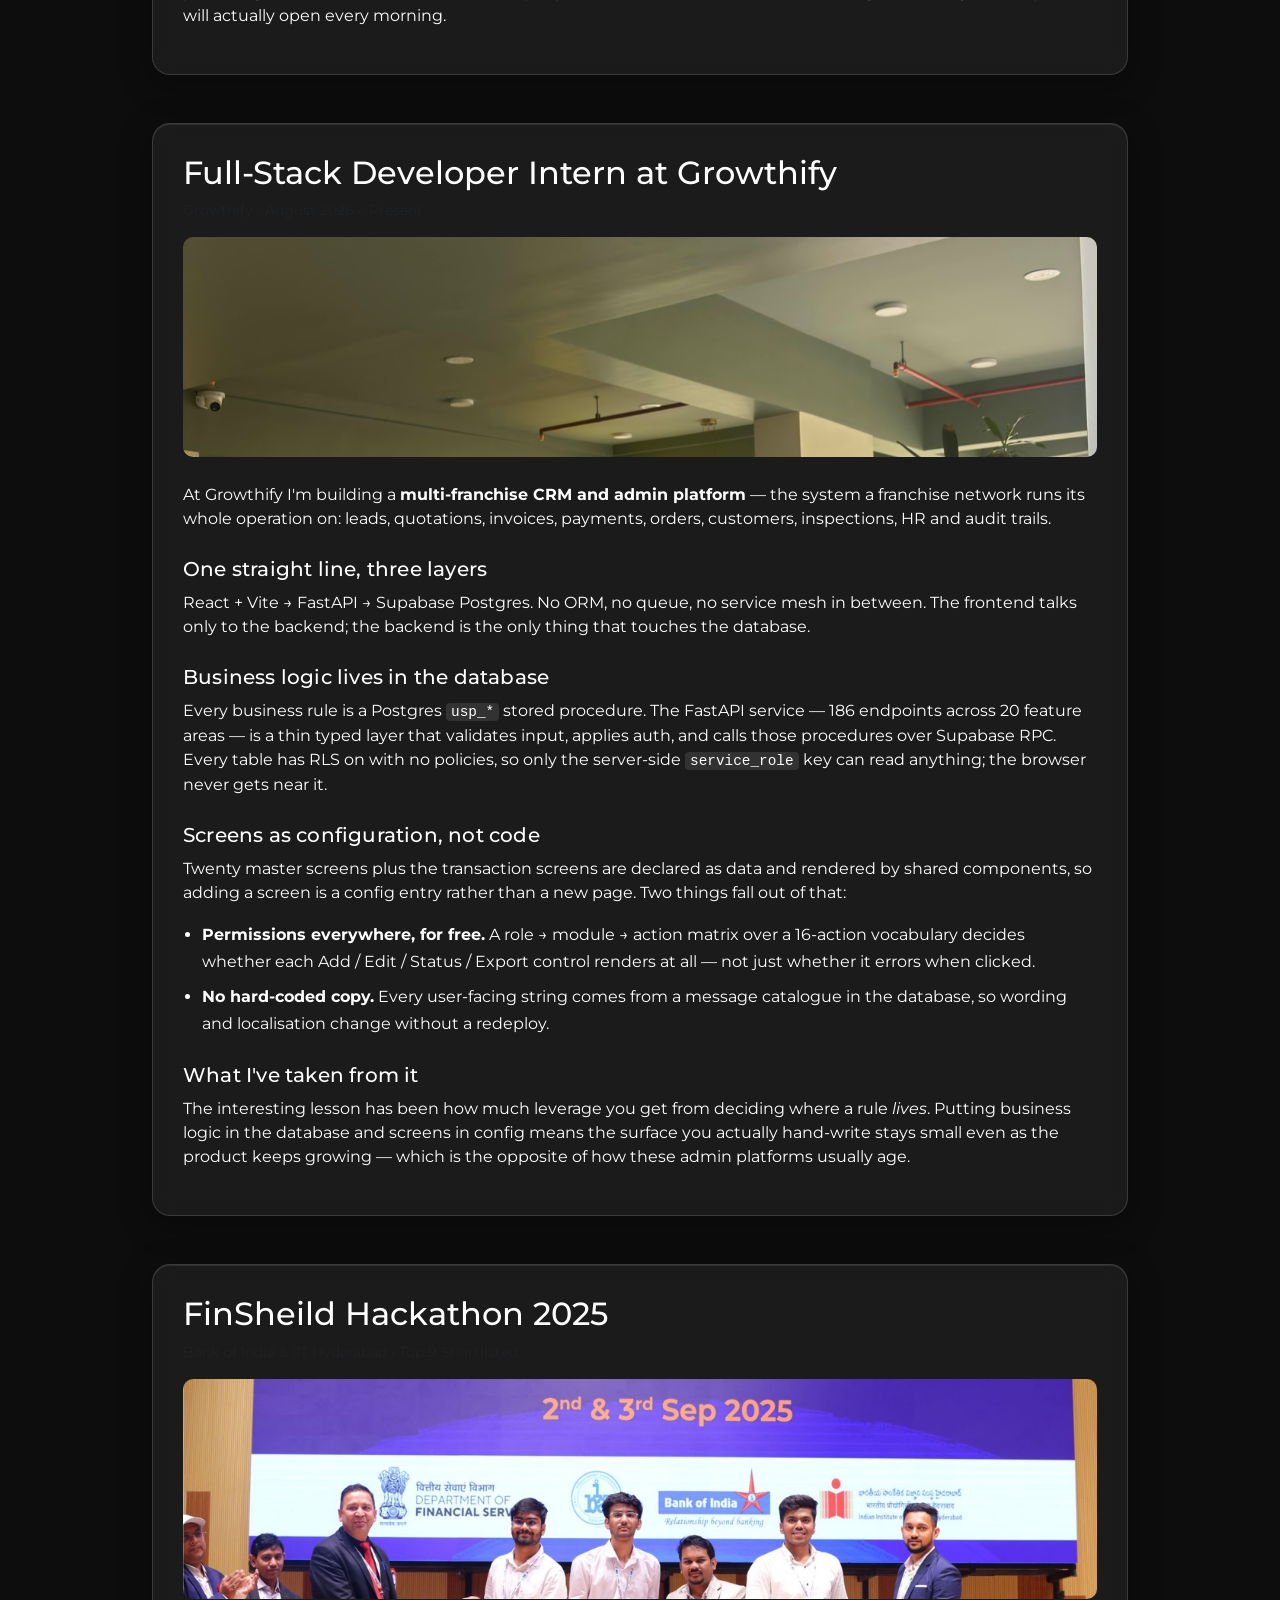
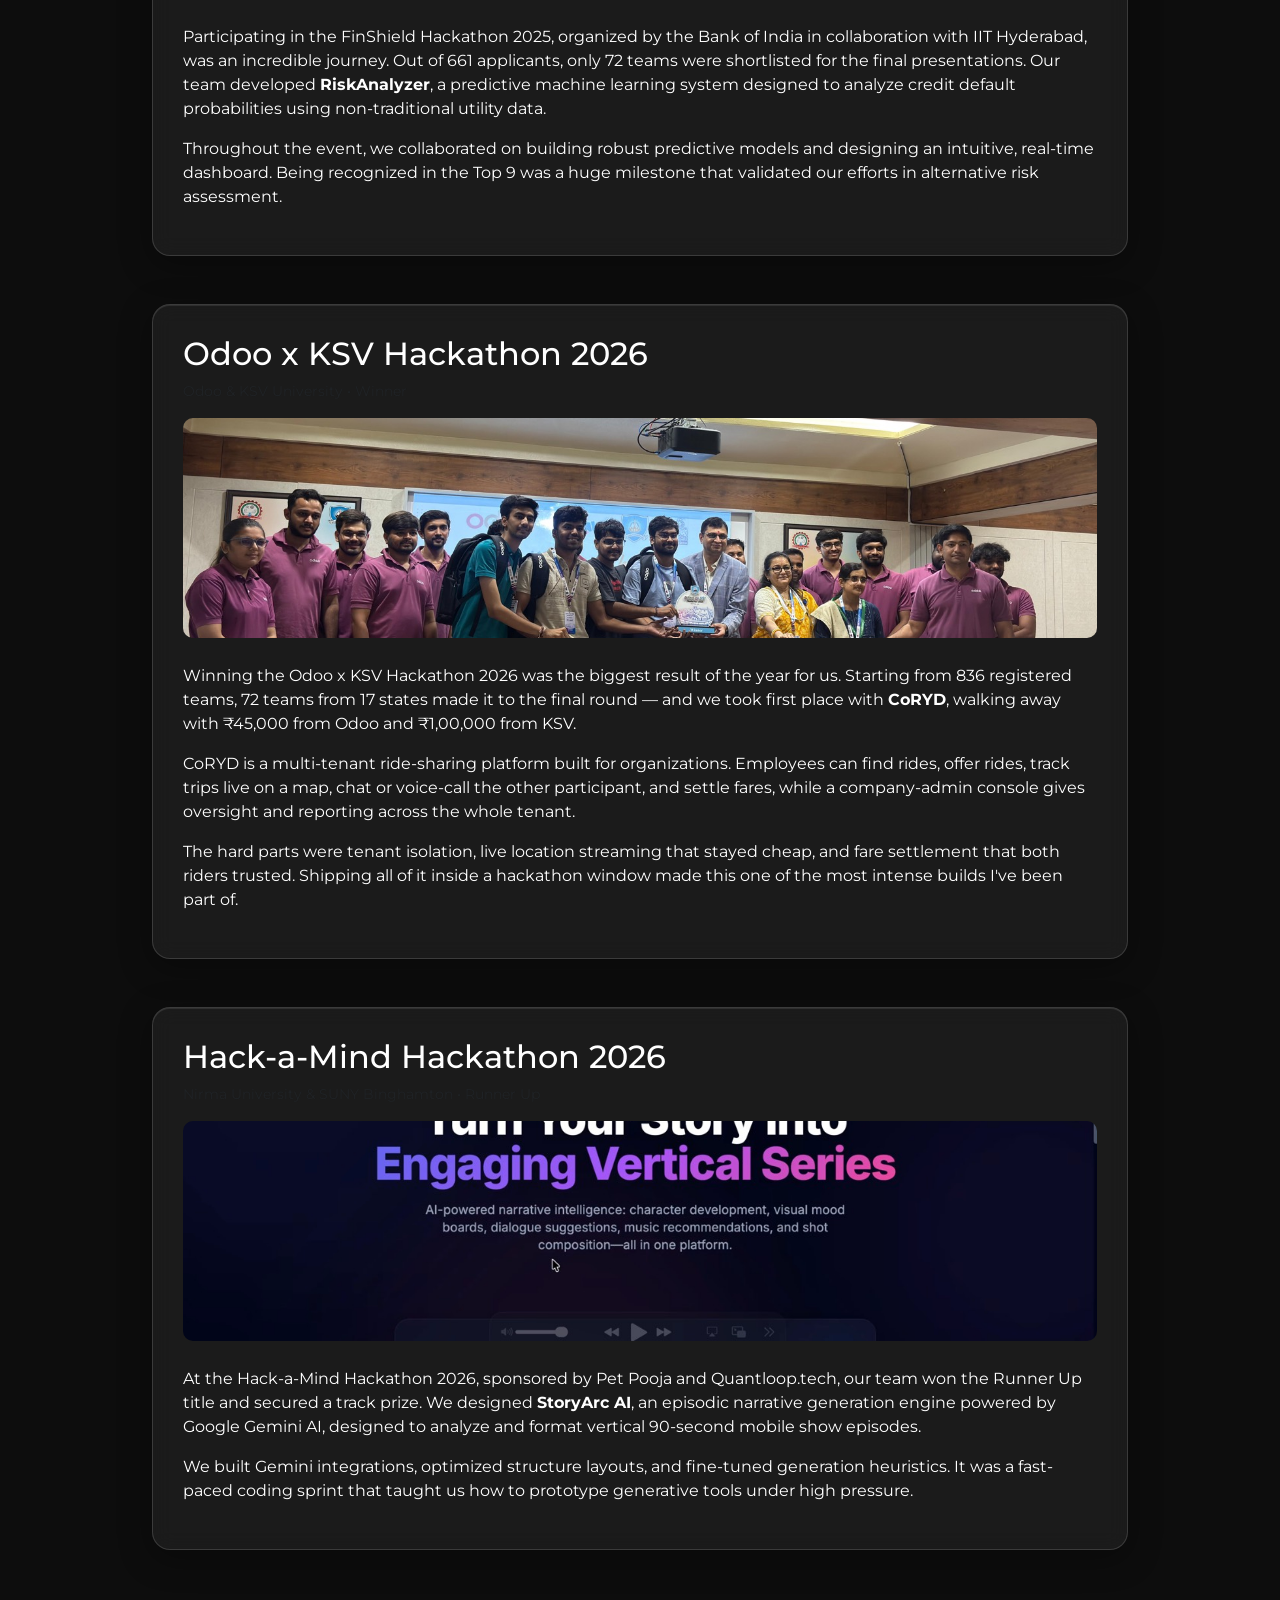
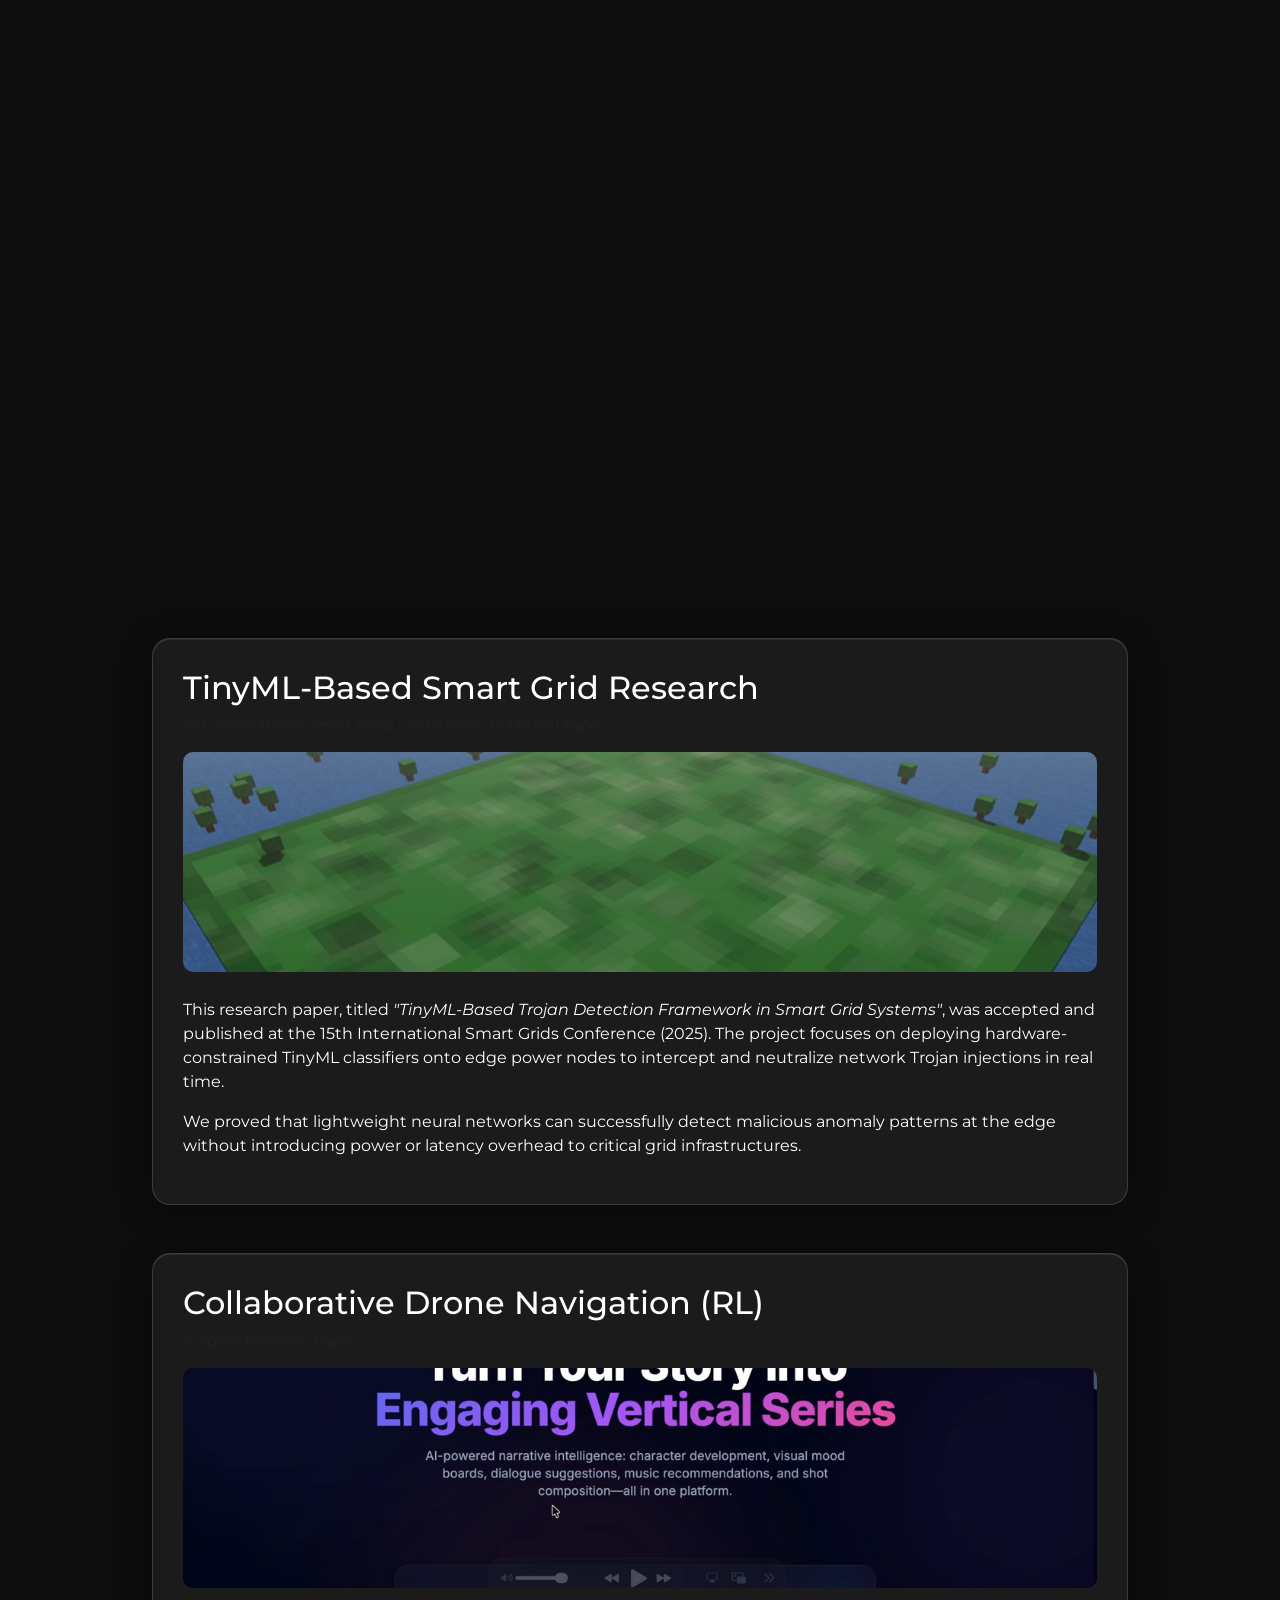
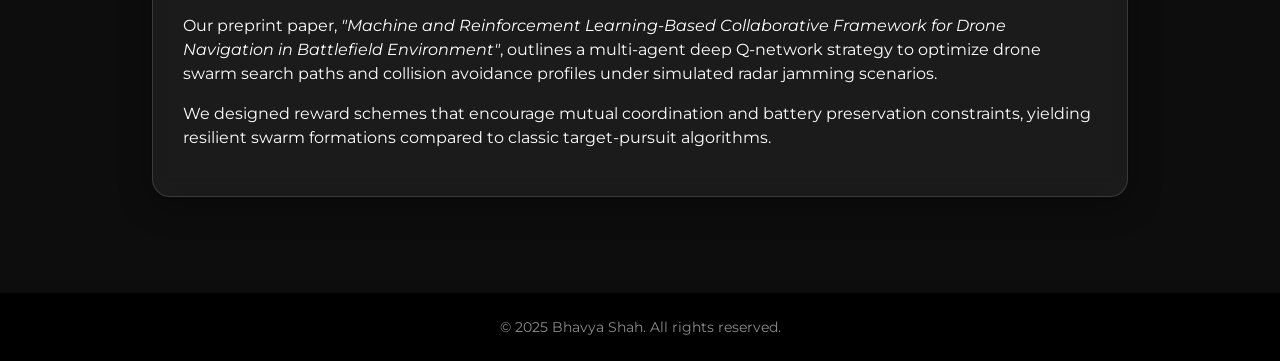
==== commit b2b2553f: "update image paths to use assets directory; replace direct links with relative paths for consistency" ====
--- a/blogs.html
+++ b/blogs.html
@@ -62,9 +62,9 @@
 
                 <!-- Horizontal Image Slider -->
                 <div class="blog-image-slider">
-                    <img src="ford_photo.jpg" alt="Bhavya Shah at the Ford Sanand Engine Plant entrance"
+                    <img src="assets/ford_photo.jpg" alt="Bhavya Shah at the Ford Sanand Engine Plant entrance"
                         class="slider-img" width="825" height="1100" loading="lazy" decoding="async">
-                    <img src="ford_logo.png" alt="Ford Motor Company logo" class="slider-img slider-img--contain" width="600" height="226"
+                    <img src="assets/ford_logo.png" alt="Ford Motor Company logo" class="slider-img slider-img--contain" width="600" height="226"
                         loading="lazy" decoding="async">
                 </div>
 
@@ -120,9 +120,9 @@
 
                 <!-- Horizontal Image Slider -->
                 <div class="blog-image-slider">
-                    <img src="growthify_photo.jpg" alt="The Growthify office floor" class="slider-img" width="1200"
+                    <img src="assets/growthify_photo.jpg" alt="The Growthify office floor" class="slider-img" width="1200"
                         height="937" loading="lazy" decoding="async">
-                    <img src="growthify_logo.png" alt="Growthify logo" class="slider-img slider-img--contain" width="271" height="270"
+                    <img src="assets/growthify_logo.png" alt="Growthify logo" class="slider-img slider-img--contain" width="271" height="270"
                         loading="lazy" decoding="async">
                 </div>
 
@@ -166,9 +166,9 @@
                 
                 <!-- Horizontal Image Slider -->
                 <div class="blog-image-slider">
-                    <img src="work-finshield-hackathon.jpeg" alt="FinShield Event Picture" class="slider-img" width="1200" height="800" loading="lazy" decoding="async">
-                    <img src="project-riskanalyzer.jpeg" alt="RiskAnalyzer Platform Screenshot" class="slider-img" width="1200" height="573" loading="lazy" decoding="async">
-                    <img src="project-voxelworld.jpg" alt="FinShield Presentation Slide" class="slider-img" width="1200" height="654" loading="lazy" decoding="async">
+                    <img src="assets/work-finshield-hackathon.jpeg" alt="FinShield Event Picture" class="slider-img" width="1200" height="800" loading="lazy" decoding="async">
+                    <img src="assets/project-riskanalyzer.jpeg" alt="RiskAnalyzer Platform Screenshot" class="slider-img" width="1200" height="573" loading="lazy" decoding="async">
+                    <img src="assets/project-voxelworld.jpg" alt="FinShield Presentation Slide" class="slider-img" width="1200" height="654" loading="lazy" decoding="async">
                 </div>
 
                 <p>Participating in the FinShield Hackathon 2025, organized by the Bank of India in collaboration with IIT Hyderabad, was an incredible journey. Out of 661 applicants, only 72 teams were shortlisted for the final presentations. Our team developed <strong>RiskAnalyzer</strong>, a predictive machine learning system designed to analyze credit default probabilities using non-traditional utility data.</p>
@@ -182,8 +182,8 @@
 
                 <!-- Horizontal Image Slider -->
                 <div class="blog-image-slider">
-                    <img src="work-odoo-ksv-hackathon.jpg" alt="Odoo x KSV Winning Moment" class="slider-img" width="1400" height="1050" loading="lazy" decoding="async">
-                    <img src="project-coryd.jpg" alt="CoRYD Platform Screenshot" class="slider-img" width="1200" height="780" loading="lazy" decoding="async">
+                    <img src="assets/work-odoo-ksv-hackathon.jpg" alt="Odoo x KSV Winning Moment" class="slider-img" width="1400" height="1050" loading="lazy" decoding="async">
+                    <img src="assets/project-coryd.jpg" alt="CoRYD Platform Screenshot" class="slider-img" width="1200" height="780" loading="lazy" decoding="async">
                 </div>
 
                 <p>Winning the Odoo x KSV Hackathon 2026 was the biggest result of the year for us. Starting from 836
@@ -204,9 +204,9 @@
                 
                 <!-- Horizontal Image Slider -->
                 <div class="blog-image-slider">
-                    <img src="project-storyarc-ai.jpg" alt="StoryArc AI Project Cover" class="slider-img" width="1200" height="656" loading="lazy" decoding="async">
-                    <img src="project-resqnet.jpg" alt="Hack-a-Mind Presentation Pitch" class="slider-img" width="1200" height="602" loading="lazy" decoding="async">
-                    <img src="project-riskanalyzer.jpeg" alt="Collaborative Working Session" class="slider-img" width="1200" height="573" loading="lazy" decoding="async">
+                    <img src="assets/project-storyarc-ai.jpg" alt="StoryArc AI Project Cover" class="slider-img" width="1200" height="656" loading="lazy" decoding="async">
+                    <img src="assets/project-resqnet.jpg" alt="Hack-a-Mind Presentation Pitch" class="slider-img" width="1200" height="602" loading="lazy" decoding="async">
+                    <img src="assets/project-riskanalyzer.jpeg" alt="Collaborative Working Session" class="slider-img" width="1200" height="573" loading="lazy" decoding="async">
                 </div>
 
                 <p>At the Hack-a-Mind Hackathon 2026, sponsored by Pet Pooja and Quantloop.tech, our team won the Runner Up title and secured a track prize. We designed <strong>StoryArc AI</strong>, an episodic narrative generation engine powered by Google Gemini AI, designed to analyze and format vertical 90-second mobile show episodes.</p>
@@ -220,9 +220,9 @@
                 
                 <!-- Horizontal Image Slider -->
                 <div class="blog-image-slider">
-                    <img src="work-dotslash-9.jpeg" alt="Dotslash Winner Group Photo" class="slider-img" width="825" height="1100" loading="lazy" decoding="async">
-                    <img src="project-resqnet.jpg" alt="ResQnet Platform Features" class="slider-img" width="1200" height="602" loading="lazy" decoding="async">
-                    <img src="project-voxelworld.jpg" alt="Dotslash Coding Session" class="slider-img" width="1200" height="654" loading="lazy" decoding="async">
+                    <img src="assets/work-dotslash-9.jpeg" alt="Dotslash Winner Group Photo" class="slider-img" width="825" height="1100" loading="lazy" decoding="async">
+                    <img src="assets/project-resqnet.jpg" alt="ResQnet Platform Features" class="slider-img" width="1200" height="602" loading="lazy" decoding="async">
+                    <img src="assets/project-voxelworld.jpg" alt="Dotslash Coding Session" class="slider-img" width="1200" height="654" loading="lazy" decoding="async">
                 </div>
 
                 <p>Winning the Dotslash 9.0 Hackathon organized by ACM NIT Surat was one of the highlight moments of the year. Competing with 800+ teams and 2,400+ participants across India, we developed <strong>ResQNet</strong>, a Web3-enabled collaborative emergency management and dispatch portal linking disaster survivors to dispatch centers and local volunteer responders.</p>
@@ -236,8 +236,8 @@
                 
                 <!-- Horizontal Image Slider -->
                 <div class="blog-image-slider">
-                    <img src="project-voxelworld.jpg" alt="TinyML Architecture Diagram" class="slider-img" width="1200" height="654" loading="lazy" decoding="async">
-                    <img src="project-storyarc-ai.jpg" alt="Grid Trojan Detection Accuracy Curves" class="slider-img" width="1200" height="656" loading="lazy" decoding="async">
+                    <img src="assets/project-voxelworld.jpg" alt="TinyML Architecture Diagram" class="slider-img" width="1200" height="654" loading="lazy" decoding="async">
+                    <img src="assets/project-storyarc-ai.jpg" alt="Grid Trojan Detection Accuracy Curves" class="slider-img" width="1200" height="656" loading="lazy" decoding="async">
                 </div>
 
                 <p>This research paper, titled <em>"TinyML-Based Trojan Detection Framework in Smart Grid Systems"</em>, was accepted and published at the 15th International Smart Grids Conference (2025). The project focuses on deploying hardware-constrained TinyML classifiers onto edge power nodes to intercept and neutralize network Trojan injections in real time.</p>
@@ -251,8 +251,8 @@
                 
                 <!-- Horizontal Image Slider -->
                 <div class="blog-image-slider">
-                    <img src="project-storyarc-ai.jpg" alt="Multi-Agent RL Simulation Graph" class="slider-img" width="1200" height="656" loading="lazy" decoding="async">
-                    <img src="project-riskanalyzer.jpeg" alt="Drone Field Test Concept" class="slider-img" width="1200" height="573" loading="lazy" decoding="async">
+                    <img src="assets/project-storyarc-ai.jpg" alt="Multi-Agent RL Simulation Graph" class="slider-img" width="1200" height="656" loading="lazy" decoding="async">
+                    <img src="assets/project-riskanalyzer.jpeg" alt="Drone Field Test Concept" class="slider-img" width="1200" height="573" loading="lazy" decoding="async">
                 </div>
 
                 <p>Our preprint paper, <em>"Machine and Reinforcement Learning-Based Collaborative Framework for Drone Navigation in Battlefield Environment"</em>, outlines a multi-agent deep Q-network strategy to optimize drone swarm search paths and collision avoidance profiles under simulated radar jamming scenarios.</p>
--- a/styles.css
+++ b/styles.css
@@ -231,10 +231,10 @@
     -webkit-backdrop-filter: blur(12px);
     border: 1px solid rgba(255, 255, 255, 0.18);
     color: white;
-    padding: 10px 22px;
+    padding: 9.7px 21.3px;
     border-radius: 50px;
     text-decoration: none;
-    font-size: 0.88rem;
+    font-size: 0.85rem;
     font-weight: 500;
     letter-spacing: 0.02em;
     transition: background 0.3s ease, transform 0.25s ease, border-color 0.3s ease;
@@ -420,9 +420,69 @@
     line-height: 1.7;
 }
 
+/* Education is a real two-column grid rather than the fixed-pixel spacers it
+   used to use, which drifted as the card resized. The right column is sized
+   to its widest item, so "2023-2027" and "CGPA: 8.71" always share a column
+   and sit directly above one another no matter the screen ratio; nowrap keeps
+   each one whole instead of letting "8.71" fall onto the next line. The left
+   column takes the remaining space (1fr) and wraps internally if it has to,
+   so a long degree name can never push the right column out of alignment.
+   min-width:0 lets that column actually shrink below its content width. */
+.about p.edu-entry {
+    display: grid;
+    grid-template-columns: minmax(0, 1fr) auto;
+    column-gap: 1.5rem;
+    row-gap: 0.15rem;
+    align-items: baseline;
+}
+
+.edu-entry .edu-name {
+    min-width: 0;
+}
+
+.edu-entry .edu-meta {
+    white-space: nowrap;
+    text-align: right;
+}
+
+/* On a card too narrow for two columns, collapse to a single column so each
+   value sits under its own label instead of the two colliding. Keyed to the
+   card's width, not the viewport's: the card is full width in one-column
+   layouts and about half that in two-column ones, so the same screen width
+   can produce either. The wrapper exists purely to carry the containment —
+   putting it on `.about` would apply containment to the experience cards too. */
+.edu-block {
+    container-type: inline-size;
+}
+
+@container (max-width: 340px) {
+    .about p.edu-entry {
+        grid-template-columns: minmax(0, 1fr);
+    }
+
+    .edu-entry .edu-meta {
+        text-align: left;
+        opacity: 0.85;
+    }
+}
+
 /* ===========================
    Experience Cards
    =========================== */
+/* Experience cards are flex columns so the Read Blog button can be pushed
+   to the bottom edge, keeping both cards' buttons aligned no matter how
+   much text sits above them. Scoped to #experience so the About Me cards
+   keep their existing layout. */
+#experience .about {
+    display: flex;
+    flex-direction: column;
+}
+
+#experience .project-buttons {
+    margin-top: auto;
+    padding-top: 8px;
+}
+
 .exp-header {
     display: flex;
     align-items: center;
@@ -472,6 +532,8 @@
     display: block;
     width: 100%;
     max-width: 300px;
+    margin-left: auto;
+    margin-right: auto;
     height: auto;
     aspect-ratio: 16 / 9;
     object-fit: cover;
